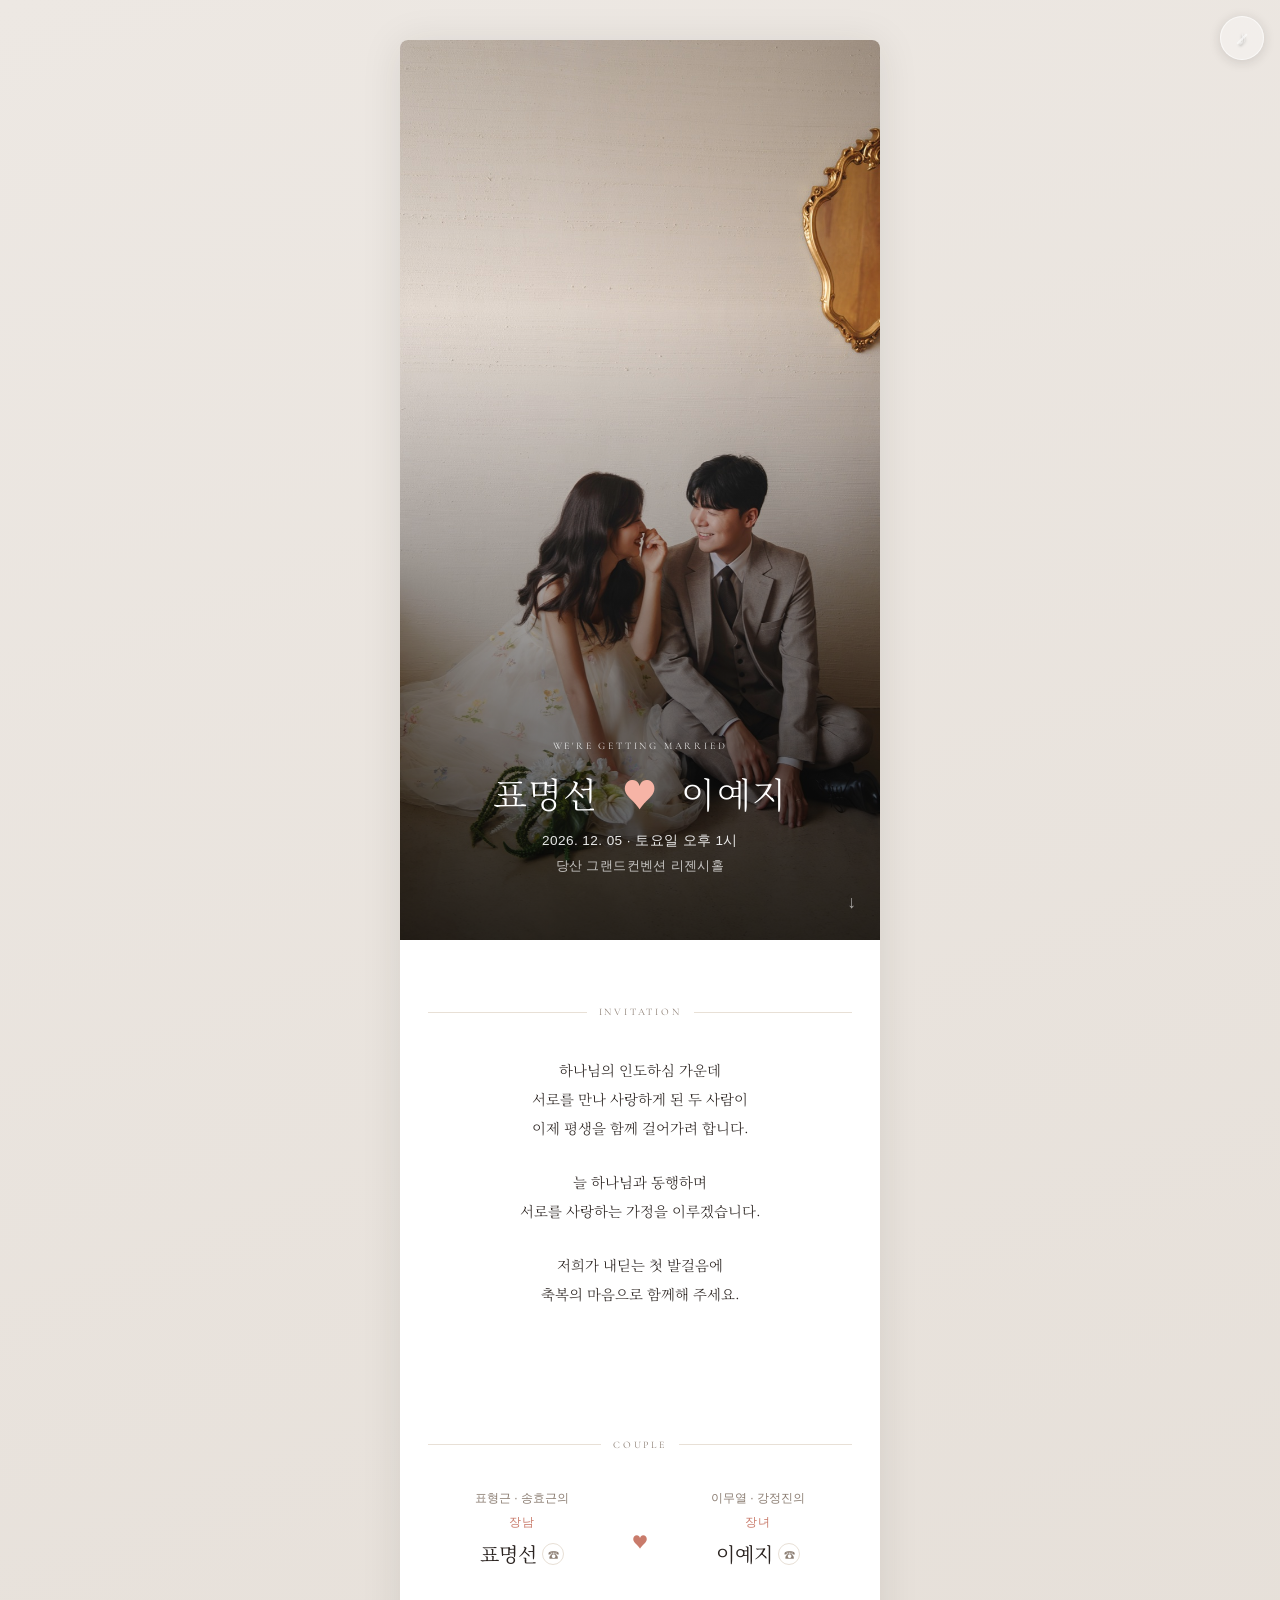
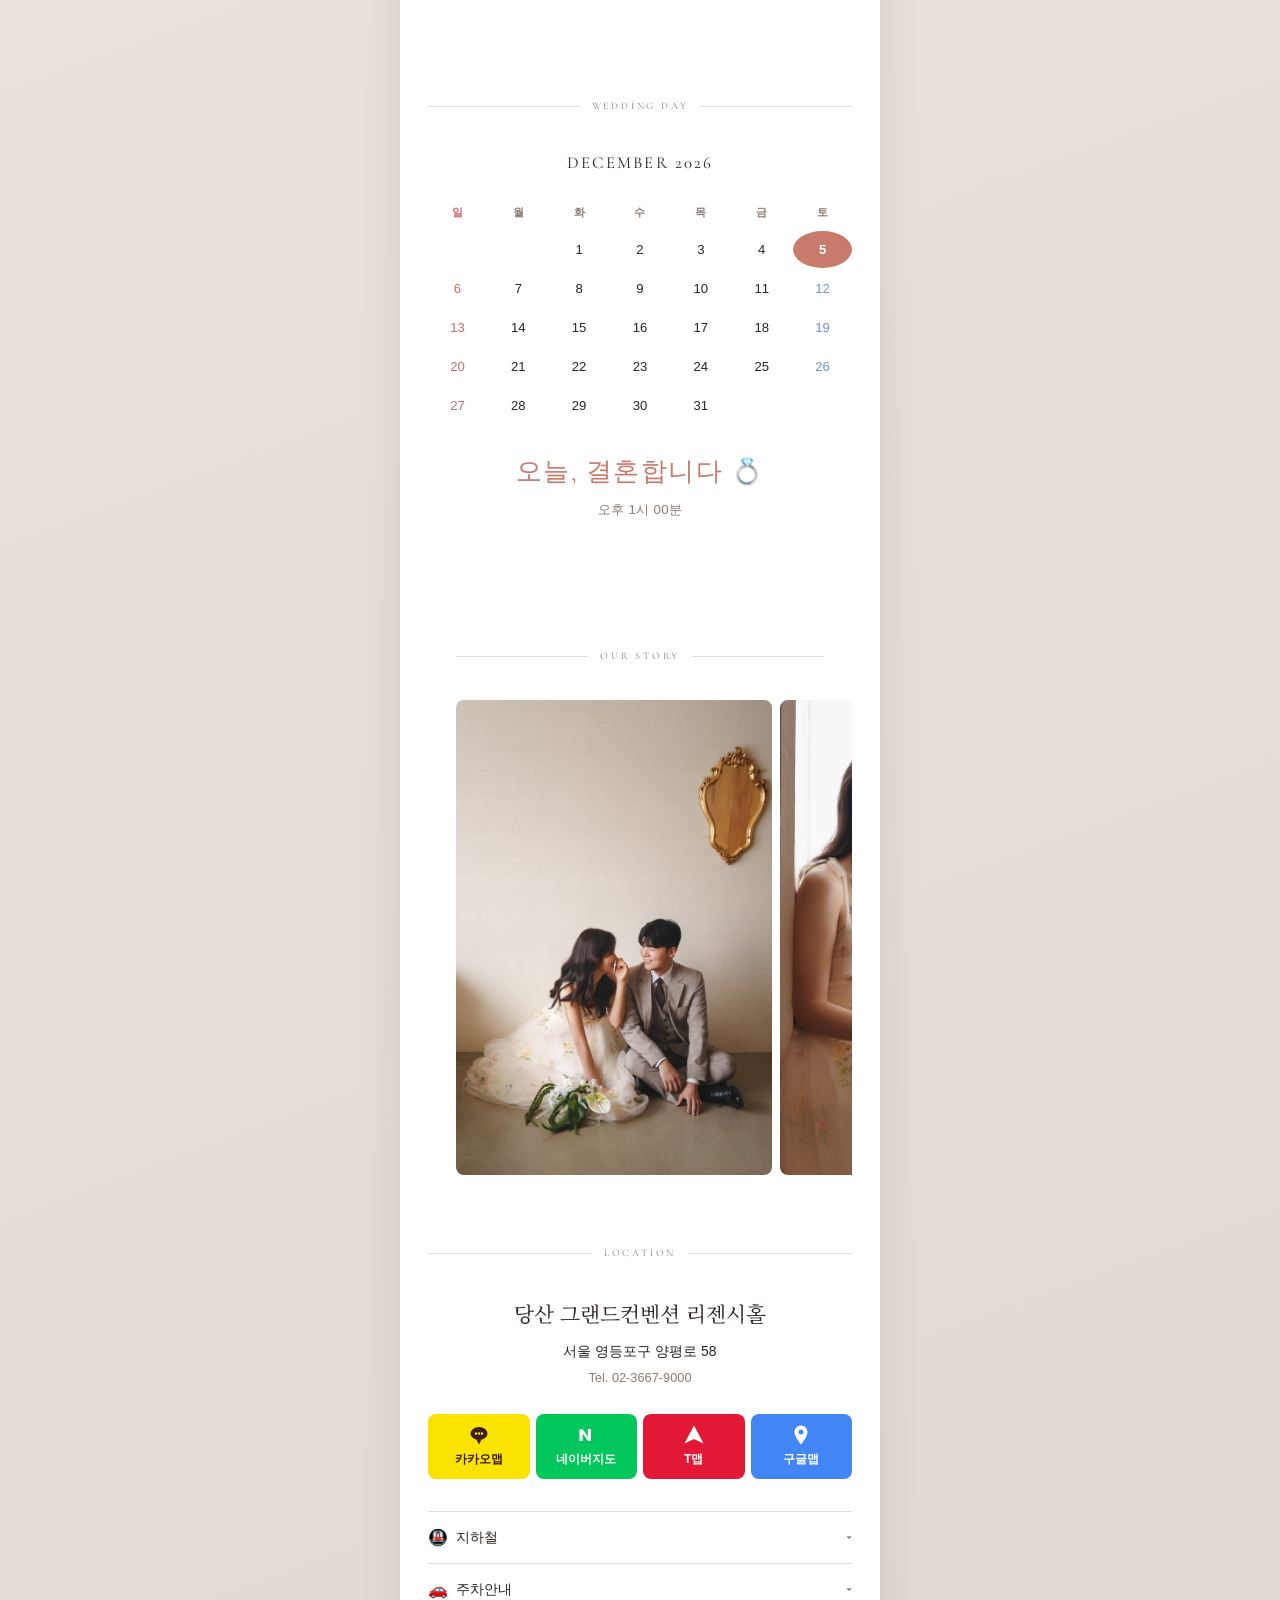
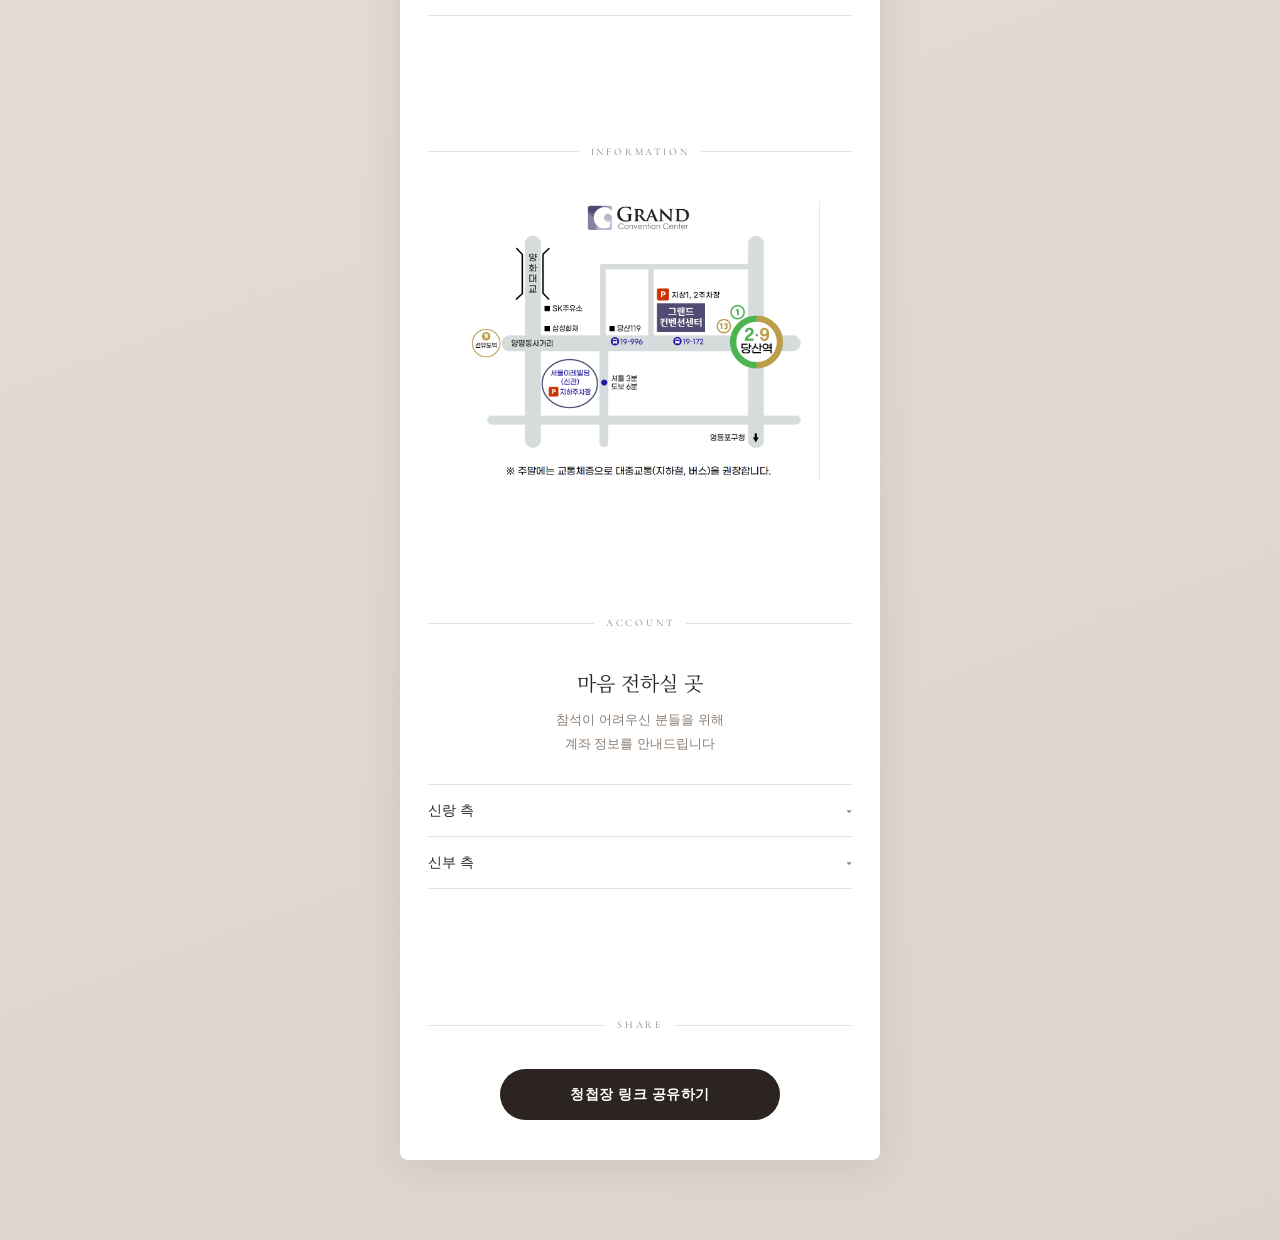
==== index.html @ 4ee3a27e "INVITATION 인사말 문구 수정 Co-Authored-By: Claude Opus 5 (1M context) <noreply@anthropic.com> Claude-Sessi" ====
<!DOCTYPE html>
<html lang="ko">
<head>
  <meta charset="UTF-8">
  <meta name="viewport" content="width=device-width, initial-scale=1.0, viewport-fit=cover">

  <!-- 검색 비노출: 검색엔진 색인 금지.
       카카오톡·SNS 미리보기 봇은 robots 메타를 보지 않으므로 OG 미리보기는 그대로 동작한다. -->
  <meta name="robots" content="noindex, nofollow">

  <!-- ✏️ EDIT: 신랑/신부 이름, 날짜, 예식장을 수정하세요 -->
  <title>표명선 ♥ 이예지 결혼합니다</title>
  <meta name="description" content="2026년 12월 5일 토요일 오후 1시 · 당산 그랜드컨벤션 리젠시홀">

  <!-- Open Graph (카카오톡·SNS 미리보기) -->
  <!-- ✏️ EDIT: 아래 content 값들을 실제 정보로 수정하세요 -->
  <meta property="og:type"        content="website">
  <meta property="og:url"         content="https://msandyj.store/">
  <meta property="og:title"       content="표명선 ♥ 이예지 결혼합니다">
  <meta property="og:description" content="2026년 12월 5일 토요일 오후 1시 · 당산 그랜드컨벤션 리젠시홀">
  <meta property="og:image"       content="https://msandyj.store/img/optimized/main.jpg">
  <meta property="og:image:width"  content="1066">
  <meta property="og:image:height" content="1600">
  <meta name="twitter:card"       content="summary_large_image">

  <!-- 커버 이미지 사전 로드 -->
  <link rel="preload" as="image" href="img/optimized/main.jpg">

  <!-- 웹폰트 -->
  <link rel="preconnect" href="https://fonts.googleapis.com">
  <link rel="preconnect" href="https://fonts.gstatic.com" crossorigin>
  <link href="https://fonts.googleapis.com/css2?family=Cormorant+Garamond:ital,wght@0,300;0,400;1,300&family=Noto+Serif+KR:wght@300;400&display=swap" rel="stylesheet">
  <link rel="stylesheet" as="style" crossorigin href="https://cdn.jsdelivr.net/gh/orioncactus/pretendard@v1.3.9/dist/web/static/pretendard.min.css">

  <link rel="stylesheet" href="css/style.css">
  <link rel="icon" type="image/svg+xml" href="img/favicon.svg">
</head>
<body>

<main class="card">

  <!-- ━━━━━━━━━━━━━━━━━━━━━━━━━━━━
       SECTION 1 · COVER
       ✏️ EDIT: 이름·날짜·예식장 수정
  ━━━━━━━━━━━━━━━━━━━━━━━━━━━━ -->
  <section class="section section--cover" id="cover">
    <div class="cover-img-wrap">
      <img
        src="img/optimized/main.jpg"
        alt="신랑·신부 사진"
        class="cover-img"
        fetchpriority="high"
      >
    </div>
    <div class="cover-overlay"></div>
    <div class="cover-content">
      <p class="cover-label">WE'RE GETTING MARRIED</p>
      <!-- ✏️ EDIT: 신랑 / 신부 이름 -->
      <h1 class="cover-names">표명선 <span class="cover-heart">♥</span> 이예지</h1>
      <!-- ✏️ EDIT: 날짜·요일·시간 -->
      <p class="cover-date">2026. 12. 05 · 토요일 오후 1시</p>
      <!-- ✏️ EDIT: 예식장명 및 홀명 -->
      <p class="cover-venue">당산 그랜드컨벤션 리젠시홀</p>
    </div>
    <div class="cover-scroll-hint" aria-hidden="true">
      <span class="scroll-arrow">↓</span>
    </div>
  </section>

  <!-- ━━━━━━━━━━━━━━━━━━━━━━━━━━━━
       SECTION 2 · INVITATION (인사말)
       ✏️ EDIT: 인사말 텍스트 자유롭게 수정
  ━━━━━━━━━━━━━━━━━━━━━━━━━━━━ -->
  <section class="section section--invitation reveal" id="invitation">
    <p class="section-eyebrow">INVITATION</p>
    <!-- ✏️ EDIT: 인사말을 아래에서 자유롭게 수정하세요 -->
    <div class="invitation-text">
      <p>
        하나님의 인도하심 가운데<br>
        서로를 만나 사랑하게 된 두 사람이<br>
        이제 평생을 함께 걸어가려 합니다.
      </p>
      <p>
        늘 하나님과 동행하며<br>
        서로를 사랑하는 가정을 이루겠습니다.
      </p>
      <p>
        저희가 내딛는 첫 발걸음에<br>
        축복의 마음으로 함께해 주세요.
      </p>
    </div>
  </section>

  <!-- ━━━━━━━━━━━━━━━━━━━━━━━━━━━━
       SECTION 3 · COUPLE (신랑·신부)
       ✏️ EDIT: 양가 이름·관계·전화번호 수정
  ━━━━━━━━━━━━━━━━━━━━━━━━━━━━ -->
  <section class="section section--couple reveal" id="couple">
    <p class="section-eyebrow">COUPLE</p>
    <div class="couple-grid">

      <!-- 신랑 측 -->
      <div class="couple-col">
        <!-- ✏️ EDIT: 신랑 아버지 · 어머니 성함 -->
        <p class="couple-parents">표형근 · 송효근의</p>
        <!-- ✏️ EDIT: 장남 / 차남 / 삼남 등 -->
        <p class="couple-relation">장남</p>
        <p class="couple-name">
          <!-- ✏️ EDIT: 신랑 이름 / 전화번호 -->
          표명선
          <a href="tel:010-0000-0000" class="couple-tel" aria-label="신랑에게 전화">☎</a>
        </p>
      </div>

      <div class="couple-divider" aria-hidden="true">♥</div>

      <!-- 신부 측 -->
      <div class="couple-col">
        <!-- ✏️ EDIT: 신부 아버지 · 어머니 성함 -->
        <p class="couple-parents">이무열 · 강정진의</p>
        <!-- ✏️ EDIT: 장녀 / 차녀 / 삼녀 등 -->
        <p class="couple-relation">장녀</p>
        <p class="couple-name">
          <!-- ✏️ EDIT: 신부 이름 / 전화번호 -->
          이예지
          <a href="tel:010-0000-0000" class="couple-tel" aria-label="신부에게 전화">☎</a>
        </p>
      </div>

    </div>
  </section>

  <!-- ━━━━━━━━━━━━━━━━━━━━━━━━━━━━
       SECTION 4 · CALENDAR + D-DAY
       (날짜는 js/main.js 상단 WEDDING_DATE 수정)
  ━━━━━━━━━━━━━━━━━━━━━━━━━━━━ -->
  <section class="section section--calendar reveal" id="calendar">
    <p class="section-eyebrow">WEDDING DAY</p>
    <div class="calendar-container" id="calendarContainer">
      <!-- main.js가 렌더링합니다 -->
    </div>
    <p class="dday" id="ddayText"></p>
    <!-- ✏️ EDIT: 예식 시간 표시 텍스트 -->
    <p class="ceremony-time">오후 1시 00분</p>
  </section>

  <!-- ━━━━━━━━━━━━━━━━━━━━━━━━━━━━
       SECTION 5 · GALLERY
       (이미지 목록은 js/main.js 상단 GALLERY_PHOTOS 수정)
  ━━━━━━━━━━━━━━━━━━━━━━━━━━━━ -->
  <section class="section section--gallery reveal" id="gallery">
    <p class="section-eyebrow">OUR STORY</p>
    <div class="gallery-grid" id="galleryGrid">
      <!-- main.js가 렌더링합니다 -->
    </div>
  </section>

  <!-- ━━━━━━━━━━━━━━━━━━━━━━━━━━━━
       SECTION 6 · LOCATION (오시는 길)
       ✏️ EDIT: 예식장 정보·지도 링크 수정
  ━━━━━━━━━━━━━━━━━━━━━━━━━━━━ -->
  <section class="section section--location reveal" id="location">
    <p class="section-eyebrow">LOCATION</p>

    <h2 class="location-venue">당산 그랜드컨벤션 리젠시홀</h2>
    <address class="location-address-wrap">
      <p class="location-address">서울 영등포구 양평로 58</p>
      <a href="tel:02-3667-9000" class="location-tel">Tel. 02-3667-9000</a>
    </address>

    <!-- 지도 앱 버튼 -->
    <div class="map-buttons" role="group" aria-label="지도 앱 바로가기">
      <a
        href="https://map.kakao.com/?q=%EA%B7%B8%EB%9E%9C%EB%93%9C%EC%BB%A8%EB%B2%A4%EC%85%98%EC%84%BC%ED%84%B0"
        target="_blank" rel="noopener noreferrer"
        class="map-btn map-btn--kakao"
      >
        <svg class="map-btn-icon" viewBox="0 0 22 22" fill="none" xmlns="http://www.w3.org/2000/svg" aria-hidden="true">
          <ellipse cx="11" cy="9.5" rx="8.5" ry="6.5" fill="#3A1D1D"/>
          <circle cx="8" cy="9.5" r="1.2" fill="#FAE300"/>
          <circle cx="11" cy="9.5" r="1.2" fill="#FAE300"/>
          <circle cx="14" cy="9.5" r="1.2" fill="#FAE300"/>
          <path d="M8.5 15.5 L11 20.5 L13.5 15.5Z" fill="#3A1D1D"/>
        </svg>
        카카오맵
      </a>
      <a
        href="https://map.naver.com/p/search/%EA%B7%B8%EB%9E%9C%EB%93%9C%EC%BB%A8%EB%B2%A4%EC%85%98%EC%84%BC%ED%84%B0"
        target="_blank" rel="noopener noreferrer"
        class="map-btn map-btn--naver"
      >
        <svg class="map-btn-icon" viewBox="0 0 22 22" fill="none" xmlns="http://www.w3.org/2000/svg" aria-hidden="true">
          <path d="M4.5 17V5h3.2l5.1 7.8V5H16v12h-3.2L7.7 9.2V17H4.5z" fill="white"/>
        </svg>
        네이버지도
      </a>
      <a
        href="tmap://search?name=%EA%B7%B8%EB%9E%9C%EB%93%9C%EC%BB%A8%EB%B2%A4%EC%85%98%EC%84%BC%ED%84%B0"
        class="map-btn map-btn--tmap"
      >
        <svg class="map-btn-icon" viewBox="0 0 22 22" fill="none" xmlns="http://www.w3.org/2000/svg" aria-hidden="true">
          <path d="M11 1.5 L20.5 19.5 L11 15 L1.5 19.5 Z" fill="white"/>
        </svg>
        T맵
      </a>
      <a
        href="https://www.google.com/maps/search/?api=1&query=%EC%84%9C%EC%9A%B8+%EC%98%81%EB%93%B1%ED%8F%AC%EA%B5%AC+%EC%96%91%ED%8F%89%EB%A1%9C+58+%EA%B7%B8%EB%9E%9C%EB%93%9C%EC%BB%A8%EB%B2%A4%EC%85%98%EC%84%BC%ED%84%B0"
        target="_blank" rel="noopener noreferrer"
        class="map-btn map-btn--google"
      >
        <svg class="map-btn-icon" viewBox="0 0 22 22" fill="none" xmlns="http://www.w3.org/2000/svg" aria-hidden="true">
          <path d="M11 1.5C7.41 1.5 4.5 4.41 4.5 8c0 4.87 6.5 12.5 6.5 12.5S17.5 12.87 17.5 8c0-3.59-2.91-6.5-6.5-6.5zm0 9a2.5 2.5 0 110-5 2.5 2.5 0 010 5z" fill="white"/>
        </svg>
        구글맵
      </a>
    </div>

    <!-- 교통 안내 아코디언 -->
    <div class="transport-accordions">
      <div class="accordion">
        <button class="accordion-btn" type="button" aria-expanded="false" aria-controls="transport-subway">
          <span class="accordion-icon" aria-hidden="true">🚇</span> 지하철
        </button>
        <div class="accordion-body" id="transport-subway" hidden>
          <p><span class="subway-badge" style="background:#00A84D;">2</span>호선 당산역 1번 출구</p>
          <p><span class="subway-badge" style="background:#BDB092;">9</span>호선 당산역 13번 출구</p>
        </div>
      </div>
      <div class="accordion">
        <button class="accordion-btn" type="button" aria-expanded="false" aria-controls="transport-car">
          <span class="accordion-icon" aria-hidden="true">🚗</span> 주차안내
        </button>
        <div class="accordion-body" id="transport-car" hidden>
          <p class="transport-parking-label">1 주차장</p>
          <p>네비게이션 : "그랜드컨벤션센터" 또는<br>"서울 영등포구 양평로 58 그랜드 컨벤션 센터" 입력</p>
          <p class="transport-parking-label transport-parking-label--second">2 주차장</p>
          <p>네비게이션 : "서울이레빌딩"(신관) 또는<br>"서울시 영등포구 선유동2로 57" 입력</p>
        </div>
      </div>
    </div>
  </section>

  <!-- ━━━━━━━━━━━━━━━━━━━━━━━━━━━━
       SECTION 7 · INFORMATION (약도)
  ━━━━━━━━━━━━━━━━━━━━━━━━━━━━ -->
  <section class="section section--information reveal" id="information">
    <p class="section-eyebrow">INFORMATION</p>
    <div class="information-map-wrap">
      <img
        src="img/그랜드컨밴션_약도.png"
        alt="그랜드컨벤션센터 약도"
        class="information-map-img"
        id="mapThumb"
        tabindex="0"
        role="button"
        aria-label="약도 크게 보기"
      >
    </div>
  </section>

  <!-- ━━━━━━━━━━━━━━━━━━━━━━━━━━━━
       SECTION 8 · ACCOUNT (마음 전하실 곳)
       ✏️ EDIT: 계좌 정보 수정
  ━━━━━━━━━━━━━━━━━━━━━━━━━━━━ -->
  <section class="section section--account reveal" id="account">
    <p class="section-eyebrow">ACCOUNT</p>
    <h2 class="account-title">마음 전하실 곳</h2>
    <p class="account-desc">
      참석이 어려우신 분들을 위해<br>계좌 정보를 안내드립니다
    </p>

    <div class="account-accordions">

      <!-- 신랑 측 -->
      <div class="accordion">
        <button class="accordion-btn" type="button" aria-expanded="false" aria-controls="account-groom">
          <span>신랑 측</span>
        </button>
        <div class="accordion-body" id="account-groom" hidden>
          <!-- ✏️ EDIT: 신랑 측 계좌 정보 3줄 수정 (은행명, 계좌번호, 예금주) -->
          <div class="account-card">
            <div class="account-info">
              <span class="account-who">신랑 아버지 표형근</span>
              <span class="account-bank">지역농.축협</span>
              <span class="account-number">205018-52-121951</span>
            </div>
            <button type="button" class="copy-btn" data-copy="205018-52-121951">복사</button>
          </div>
          <div class="account-card">
            <div class="account-info">
              <span class="account-who">신랑 어머니 송효근</span>
              <span class="account-bank">농협</span>
              <span class="account-number">205018-56-162771</span>
            </div>
            <button type="button" class="copy-btn" data-copy="205018-56-162771">복사</button>
          </div>
          <div class="account-card">
            <div class="account-info">
              <span class="account-who">신랑 표명선</span>
              <span class="account-bank">카카오뱅크</span>
              <span class="account-number">3333-09-6635420</span>
            </div>
            <button type="button" class="copy-btn" data-copy="3333-09-6635420">복사</button>
          </div>
        </div>
      </div>

      <!-- 신부 측 -->
      <div class="accordion">
        <button class="accordion-btn" type="button" aria-expanded="false" aria-controls="account-bride">
          <span>신부 측</span>
        </button>
        <div class="accordion-body" id="account-bride" hidden>
          <!-- ✏️ EDIT: 신부 측 계좌 정보 수정 -->
          <div class="account-card">
            <div class="account-info">
              <span class="account-who">신부 어머니 강정진</span>
              <span class="account-bank">우리은행</span>
              <span class="account-number">1002-235-623203</span>
            </div>
            <button type="button" class="copy-btn" data-copy="1002-235-623203">복사</button>
          </div>
          <div class="account-card">
            <div class="account-info">
              <span class="account-who">신부 이예지</span>
              <span class="account-bank">우리은행</span>
              <span class="account-number">1002-257-442540</span>
            </div>
            <button type="button" class="copy-btn" data-copy="1002-257-442540">복사</button>
          </div>
        </div>
      </div>

    </div>
  </section>

  <!-- ━━━━━━━━━━━━━━━━━━━━━━━━━━━━
       SECTION 8 · SHARE + FOOTER
  ━━━━━━━━━━━━━━━━━━━━━━━━━━━━ -->
  <section class="section section--share reveal" id="share">
    <p class="section-eyebrow">SHARE</p>
    <button type="button" class="share-btn" id="shareBtn">
      청첩장 링크 공유하기
    </button>
  </section>

</main>

<!-- 갤러리 라이트박스 -->
<div
  class="lightbox"
  id="lightbox"
  role="dialog"
  aria-modal="true"
  aria-label="사진 보기"
  hidden
>
  <button type="button" class="lightbox-back" id="lightboxBack" aria-label="뒤로가기">← 뒤로</button>
  <button type="button" class="lightbox-close" id="lightboxClose" aria-label="닫기">✕</button>
  <button type="button" class="lightbox-prev" id="lightboxPrev" aria-label="이전 사진">‹</button>
  <div class="lightbox-img-wrap">
    <img src="" alt="" class="lightbox-img" id="lightboxImg" decoding="async">
    <p class="lightbox-counter" id="lightboxCounter" aria-live="polite"></p>
  </div>
  <button type="button" class="lightbox-next" id="lightboxNext" aria-label="다음 사진">›</button>
</div>

<!-- 약도 전체화면 뷰어 -->
<div class="map-viewer" id="mapViewer" role="dialog" aria-modal="true" aria-label="약도 크게 보기" hidden>
  <button type="button" class="map-viewer-back" id="mapViewerBack" aria-label="뒤로가기">← 뒤로</button>
  <button type="button" class="map-viewer-close" id="mapViewerClose" aria-label="닫기">✕</button>
  <img src="img/그랜드컨밴션_약도.png" alt="그랜드컨벤션센터 약도" class="map-viewer-img" loading="lazy" decoding="async">
</div>

<!-- 복사 완료 토스트 -->
<div class="toast" id="toast" role="status" aria-live="polite" aria-atomic="true"></div>

<!-- BGM -->
<audio id="bgm" loop>
  <source src="mr/Book Bag.mp3" type="audio/mpeg">
</audio>

<!-- BGM 토글 버튼 (우측 상단 고정) -->
<button type="button" class="bgm-btn" id="bgmBtn" aria-label="배경음악 켜기/끄기" title="배경음악">
  <span class="bgm-icon bgm-icon--note" aria-hidden="true">♪</span>
  <span class="bgm-icon bgm-icon--mute" aria-hidden="true" hidden>♪</span>
</button>

<script src="js/main.js"></script>
</body>
</html>
---- css/style.css ----
/* ━━━━━━━━━━━━━━━━━━━━━━━━━━━━━━━━━━
   DESIGN TOKENS
━━━━━━━━━━━━━━━━━━━━━━━━━━━━━━━━━━ */
:root {
  --bg:           #fbf8f4;
  --surface:      #ffffff;
  --text:         #2b2421;
  --muted:        #8b7d72;
  --accent:       #c97b6b;
  --accent-light: #f4e6e2;
  --line:         #e8e0d6;
  --sunday:       #c96b6b;
  --saturday:     #6b8fd9;

  --font-sans:    'Pretendard', -apple-system, BlinkMacSystemFont, 'Segoe UI', sans-serif;
  --font-serif:   'Noto Serif KR', 'Georgia', serif;
  --font-display: 'Cormorant Garamond', 'Georgia', serif;

  --radius:       8px;
  --shadow:       0 4px 40px rgba(43, 36, 33, 0.10);
}

/* ━━━━━━━━━━━━━━━━━━━━━━━━━━━━━━━━━━
   RESET
━━━━━━━━━━━━━━━━━━━━━━━━━━━━━━━━━━ */
*, *::before, *::after {
  box-sizing: border-box;
  margin: 0;
  padding: 0;
}

html {
  scroll-behavior: smooth;
}

body {
  font-family: var(--font-sans);
  background: var(--bg);
  color: var(--text);
  line-height: 1.6;
  -webkit-font-smoothing: antialiased;
  -moz-osx-font-smoothing: grayscale;
}

img {
  max-width: 100%;
  height: auto;
  display: block;
}

a {
  color: inherit;
}

button {
  font-family: var(--font-sans);
}

/* ━━━━━━━━━━━━━━━━━━━━━━━━━━━━━━━━━━
   CARD WRAPPER
━━━━━━━━━━━━━━━━━━━━━━━━━━━━━━━━━━ */
.card {
  max-width: 480px;
  margin: 0 auto;
  background: var(--surface);
  position: relative;
  min-height: 100vh;
}

/* Desktop: float the card over a soft background */
@media (min-width: 768px) {
  body {
    background: linear-gradient(160deg, #ede8e3 0%, #ddd5cc 100%);
    padding: 40px 0 80px;
  }

  .card {
    box-shadow: var(--shadow);
    border-radius: var(--radius);
    overflow: hidden;
  }
}

/* ━━━━━━━━━━━━━━━━━━━━━━━━━━━━━━━━━━
   SECTION — COVER
━━━━━━━━━━━━━━━━━━━━━━━━━━━━━━━━━━ */
.section--cover {
  position: relative;
  height: 100svh;
  min-height: 560px;
  overflow: hidden;
  display: flex;
  flex-direction: column;
}

.cover-img-wrap {
  position: absolute;
  inset: 0;
}

.cover-img {
  width: 100%;
  height: 100%;
  object-fit: cover;
  object-position: center 20%;
}

.cover-overlay {
  position: absolute;
  inset: 0;
  background: linear-gradient(
    to bottom,
    rgba(0, 0, 0, 0.08) 0%,
    rgba(0, 0, 0, 0.00) 30%,
    rgba(0, 0, 0, 0.45) 70%,
    rgba(0, 0, 0, 0.72) 100%
  );
}

.cover-content {
  position: absolute;
  bottom: 0;
  left: 0;
  right: 0;
  padding: 2rem 2rem 4rem;
  text-align: center;
  color: #fff;
}

.cover-label {
  font-family: var(--font-display);
  font-size: 10px;
  letter-spacing: 0.28em;
  opacity: 0.85;
  margin-bottom: 1rem;
}

.cover-names {
  font-family: var(--font-serif);
  font-size: clamp(1.6rem, 8vw, 2.2rem);
  font-weight: 300;
  line-height: 1.3;
  letter-spacing: 0.04em;
  margin-bottom: 0.9rem;
}

.cover-heart {
  color: #f6b4a6;
  margin: 0 0.3em;
  font-style: normal;
}

.cover-date {
  font-size: 0.85rem;
  opacity: 0.9;
  margin-bottom: 0.25rem;
  letter-spacing: 0.03em;
}

.cover-venue {
  font-size: 0.8rem;
  opacity: 0.72;
  letter-spacing: 0.03em;
}

.cover-scroll-hint {
  position: absolute;
  bottom: 1.5rem;
  right: 1.5rem;
  color: rgba(255, 255, 255, 0.6);
}

.scroll-arrow {
  font-size: 1.1rem;
  animation: bounce 1.8s ease-in-out infinite;
  display: block;
}

@keyframes bounce {
  0%, 100% { transform: translateY(0); }
  50%       { transform: translateY(6px); }
}

/* ━━━━━━━━━━━━━━━━━━━━━━━━━━━━━━━━━━
   SECTION — COMMON
━━━━━━━━━━━━━━━━━━━━━━━━━━━━━━━━━━ */
.section {
  padding: 4rem 1.75rem;
  text-align: center;
}


/* Section eyebrow: ─── TITLE ─── */
.section-eyebrow {
  display: flex;
  align-items: center;
  gap: 12px;
  font-family: var(--font-display);
  font-size: 10px;
  letter-spacing: 0.28em;
  text-transform: uppercase;
  color: var(--muted);
  margin-bottom: 2.25rem;
}

.section-eyebrow::before,
.section-eyebrow::after {
  content: '';
  flex: 1;
  height: 1px;
  background: var(--line);
}

/* ━━━━━━━━━━━━━━━━━━━━━━━━━━━━━━━━━━
   SECTION — INVITATION
━━━━━━━━━━━━━━━━━━━━━━━━━━━━━━━━━━ */
.invitation-text {
  font-family: var(--font-serif);
  font-size: 0.9rem;
  font-weight: 300;
  line-height: 2;
  color: var(--text);
  word-break: keep-all;
}

.invitation-text p {
  margin-bottom: 1.6rem;
}

.invitation-text p:last-child {
  margin-bottom: 0;
}

/* ━━━━━━━━━━━━━━━━━━━━━━━━━━━━━━━━━━
   SECTION — COUPLE
━━━━━━━━━━━━━━━━━━━━━━━━━━━━━━━━━━ */
.couple-grid {
  display: grid;
  grid-template-columns: 1fr auto 1fr;
  align-items: center;
  gap: 1rem;
}

.couple-col {
  text-align: center;
}

.couple-parents {
  font-size: 0.75rem;
  color: var(--muted);
  margin-bottom: 0.3rem;
  word-break: keep-all;
}

.couple-relation {
  font-size: 0.72rem;
  color: var(--accent);
  margin-bottom: 0.45rem;
  letter-spacing: 0.05em;
}

.couple-name {
  font-family: var(--font-serif);
  font-size: 1.25rem;
  font-weight: 400;
  display: flex;
  align-items: center;
  justify-content: center;
  gap: 0.35rem;
}

.couple-tel {
  display: inline-flex;
  align-items: center;
  justify-content: center;
  width: 22px;
  height: 22px;
  font-size: 0.7rem;
  border: 1px solid var(--line);
  border-radius: 50%;
  text-decoration: none;
  color: var(--muted);
  flex-shrink: 0;
  transition: border-color 0.2s, color 0.2s;
}

.couple-tel:hover {
  border-color: var(--accent);
  color: var(--accent);
}

.couple-divider {
  color: var(--accent);
  font-size: 1rem;
  font-family: var(--font-serif);
  align-self: center;
  padding-top: 1.5rem;
}

/* ━━━━━━━━━━━━━━━━━━━━━━━━━━━━━━━━━━
   SECTION — CALENDAR
━━━━━━━━━━━━━━━━━━━━━━━━━━━━━━━━━━ */
.calendar-container {
  margin-bottom: 1.75rem;
}

.cal-header {
  font-family: var(--font-display);
  font-size: 1.05rem;
  letter-spacing: 0.12em;
  color: var(--text);
  margin-bottom: 1.4rem;
}

.cal-grid {
  display: grid;
  grid-template-columns: repeat(7, 1fr);
  gap: 2px;
  text-align: center;
}

.cal-day-name {
  font-size: 0.68rem;
  font-weight: 600;
  color: var(--muted);
  padding: 4px 0 8px;
  letter-spacing: 0.02em;
}

.cal-day-name:first-child { color: var(--sunday); }
.cal-day-name:last-child  { color: var(--saturday); }

.cal-cell {
  font-size: 0.82rem;
  padding: 8px 2px;
  border-radius: 50%;
  color: var(--text);
}

.cal-cell--sun   { color: var(--sunday); }
.cal-cell--sat   { color: var(--saturday); }
.cal-cell--empty { color: transparent; pointer-events: none; }

.cal-cell--wedding {
  background: var(--accent);
  color: #fff !important;
  font-weight: 600;
}

.dday {
  font-family: var(--font-display);
  font-size: 1.6rem;
  letter-spacing: 0.06em;
  color: var(--accent);
  margin-bottom: 0.4rem;
  display: flex;
  justify-content: center;
  align-items: baseline;
  gap: 0;
}

.dday-unit {
  display: inline-flex;
  flex-direction: column;
  align-items: center;
  min-width: 2.8rem;
  line-height: 1;
}

.dday-unit small {
  font-size: 0.5rem;
  letter-spacing: 0.08em;
  color: var(--muted);
  margin-top: 0.25rem;
}

.dday-sep {
  align-self: flex-start;
  padding: 0 0.1rem;
  font-size: 1.2rem;
  line-height: 1.1;
}

.ceremony-time {
  font-size: 0.82rem;
  color: var(--muted);
  letter-spacing: 0.03em;
}

/* ━━━━━━━━━━━━━━━━━━━━━━━━━━━━━━━━━━
   SECTION — GALLERY
━━━━━━━━━━━━━━━━━━━━━━━━━━━━━━━━━━ */
.section--gallery {
  padding-bottom: 0;
}

.section--gallery .section-eyebrow {
  margin-left: 1.75rem;
  margin-right: 1.75rem;
}

.gallery-grid {
  /* 세로(2:3) 카드가 스트립 안쪽 폭의 86% 가 되는 기준 높이 (0.86 / 0.666 ≈ 1.29).
     안쪽 폭 = 카드 폭(최대 480px) - 좌우 여백 1.75rem×2 - 좌우 패딩 1.75rem×2 = 7rem.
     짧은 화면에선 72svh 로 제한해 카드가 화면 밖으로 나가지 않게 한다. */
  --thumb-h: min(calc((min(100vw, 480px) - 7rem) * 1.29), 72svh);

  display: flex;
  align-items: center;                /* 비율이 다른 카드가 섞여도 세로 중앙 정렬 */
  gap: 8px;
  overflow-x: auto;
  scroll-snap-type: x mandatory;      /* 카드가 한 장씩 딱 떨어지게 */
  margin-top: 0;
  padding: 0 1.75rem 6px;             /* 첫 카드가 eyebrow(1.75rem)와 정렬 + 아래 스크롤 여유 */
  scroll-padding-left: 1.75rem;
  overscroll-behavior-x: contain;     /* 가로 스와이프가 브라우저 뒤로가기로 새지 않게 */
  scrollbar-width: none;              /* Firefox 스크롤바 숨김 */
  cursor: grab;                       /* 마우스로 끌어서 넘길 수 있음을 표시 */
  user-select: none;                  /* 드래그 중 텍스트 선택 방지 */
  -webkit-user-select: none;
}

.gallery-grid::-webkit-scrollbar {    /* Chrome/Safari 스크롤바 숨김 */
  display: none;
}

.gallery-grid.is-dragging {           /* 마우스 드래그 중 */
  cursor: grabbing;
  scroll-snap-type: none;             /* 드래그 중엔 스냅 해제로 매끄럽게 */
}

.gallery-thumb {
  /* 사진마다 원본 비율 그대로(잘림 없이) 렌더링한다. --ar 은 js/main.js 가 넣어 준다.
     기준 높이에서 폭을 구하되 안쪽 폭의 92% 를 넘지 않게 캡한다. 지금은 전부 세로
     사진(2:3)이지만, 앞으로 2:3 보다 넓은 사진이 섞여도 이 캡이 카드가 화면 밖까지
     넓어지는 것을 막아 준다.
     높이는 aspect-ratio 로 폭에서 자동 도출 → 어느 쪽이 이기든 비율은 항상 정확하다. */
  flex: 0 0 auto;
  aspect-ratio: var(--ar, 0.6663);
  width: min(calc(var(--thumb-h) * var(--ar, 0.6663)), 92%);
  height: auto;
  scroll-snap-align: start;
  border-radius: 8px;
  overflow: hidden;
  cursor: grab;
  position: relative;
  -webkit-tap-highlight-color: transparent;
}

.gallery-grid.is-dragging .gallery-thumb {
  cursor: grabbing;
}

.gallery-thumb img {
  width: 100%;
  height: 100%;
  object-fit: cover;
  user-select: none;
  -webkit-user-drag: none;   /* 이미지 고스트 드래그 방지 */
}

/* 확대 효과는 실제 마우스가 있는 기기에서만.
   터치에서는 탭 이후 :hover 가 고착돼 스크롤 중 계속 스케일 애니메이션이 돌았다. */
@media (hover: hover) and (pointer: fine) {
  .gallery-thumb img {
    transition: transform 0.35s ease;
  }
  .gallery-thumb:hover img {
    transform: scale(1.06);
  }
}

.gallery-thumb:focus-visible img {
  transform: scale(1.06);
}

.gallery-thumb:focus-visible {
  outline: 3px solid var(--accent);
  outline-offset: -3px;
}

/* ━━━━━━━━━━━━━━━━━━━━━━━━━━━━━━━━━━
   LIGHTBOX
━━━━━━━━━━━━━━━━━━━━━━━━━━━━━━━━━━ */
.lightbox {
  position: fixed;
  inset: 0;
  background: rgba(0, 0, 0, 0.94);
  z-index: 1000;
  display: flex;
  align-items: center;
  justify-content: center;
}

.lightbox[hidden] {
  display: none;
}

.lightbox-img-wrap {
  display: flex;
  flex-direction: column;
  align-items: center;
  justify-content: center;
  max-height: 100vh;
  /* 좁은 화면에선 좌우 여백을 줄인다. 세로(2:3) 사진은 높이가 아니라 폭에 걸리므로
     4rem 고정이면 썸네일(≈238px)과 크기 차이가 거의 없어 '크게 보기'가 무의미해진다.
     대신 ‹ › 화살표가 사진 위에 겹치게 되므로 아래에서 그림자를 넣어 준다. */
  padding: 3.5rem clamp(1.5rem, 6vw, 4rem);
  flex: 1;
  min-width: 0;
  touch-action: pan-y;       /* 가로축은 JS 스와이프가, 세로는 브라우저가 담당 */
}

/* 넘김 애니메이션은 js/main.js 가 transform/opacity 로 직접 제어한다.
   (예전 keyframe 방식은 재시작에 강제 리플로우가 필요했다) */
.lightbox-img {
  max-width: 100%;
  max-height: 80vh;
  object-fit: contain;
  border-radius: 4px;
  transform: translate3d(0, 0, 0);
}

.lightbox-img.is-swiping {   /* 손가락으로 미는 동안에만 레이어 승격 */
  will-change: transform, opacity;
}

.lightbox-counter {
  font-size: 0.75rem;
  color: rgba(255, 255, 255, 0.5);
  margin-top: 0.75rem;
  letter-spacing: 0.1em;
}

.lightbox-close,
.lightbox-back,
.lightbox-prev,
.lightbox-next {
  position: absolute;
  background: none;
  border: none;
  color: #fff;
  cursor: pointer;
  line-height: 1;
  opacity: 0.75;
  padding: 1rem;
  min-width: 44px;
  min-height: 44px;
  display: flex;
  align-items: center;
  justify-content: center;
  transition: opacity 0.2s;
  text-shadow: 0 1px 6px rgba(0, 0, 0, 0.65);   /* 밝은 사진 위에 겹쳐도 보이도록 */
  -webkit-tap-highlight-color: transparent;
  touch-action: manipulation;
}

.lightbox-close:hover,
.lightbox-back:hover,
.lightbox-prev:hover,
.lightbox-next:hover {
  opacity: 1;
}

.lightbox-close {
  top: calc(0.75rem + env(safe-area-inset-top, 0px));
  right: calc(0.75rem + env(safe-area-inset-right, 0px));
  font-size: 1.2rem;
}

.lightbox-back {
  top: calc(0.75rem + env(safe-area-inset-top, 0px));
  left: calc(0.75rem + env(safe-area-inset-left, 0px));
  font-size: 0.9rem;
  letter-spacing: 0.03em;
}

.lightbox-prev {
  left: 0;
  top: 50%;
  transform: translateY(-50%);
  font-size: 2.8rem;
  padding: 1rem 1.25rem;
}

.lightbox-next {
  right: 0;
  top: 50%;
  transform: translateY(-50%);
  font-size: 2.8rem;
  padding: 1rem 1.25rem;
}

/* ━━━━━━━━━━━━━━━━━━━━━━━━━━━━━━━━━━
   SECTION — LOCATION
━━━━━━━━━━━━━━━━━━━━━━━━━━━━━━━━━━ */
.section--location {
  padding-top: 4rem;
}

.location-venue {
  font-family: var(--font-serif);
  font-size: 1.3rem;
  font-weight: 400;
  margin-bottom: 0.6rem;
}

.location-address-wrap {
  font-style: normal;
  margin-bottom: 1.5rem;
}

.location-address {
  font-size: 0.87rem;
  color: var(--text);
  line-height: 1.7;
}

.location-address--jibeon {
  font-size: 0.8rem;
  color: var(--muted);
}

.location-tel {
  display: inline-block;
  font-size: 0.8rem;
  color: var(--muted);
  text-decoration: none;
  margin-top: 0.3rem;
}

.location-tel:hover {
  color: var(--accent);
}

/* Map buttons */
.map-buttons {
  display: grid;
  grid-template-columns: repeat(4, 1fr);
  gap: 6px;
  margin-bottom: 2rem;
}

@media (max-width: 360px) {
  .map-buttons {
    grid-template-columns: repeat(2, 1fr);
  }
}

.map-btn {
  display: flex;
  flex-direction: column;
  align-items: center;
  justify-content: center;
  gap: 4px;
  padding: 0.6rem 0.25rem;
  border-radius: var(--radius);
  font-size: 0.76rem;
  font-weight: 600;
  text-decoration: none;
  text-align: center;
  transition: opacity 0.2s;
  -webkit-tap-highlight-color: transparent;
}

.map-btn-icon {
  width: 22px;
  height: 22px;
  flex-shrink: 0;
}

.map-btn:hover { opacity: 0.82; }

.map-btn--kakao  { background: #FAE300; color: #3A1D1D; }
.map-btn--naver  { background: #03C75A; color: #fff; }
.map-btn--tmap   { background: #E31837; color: #fff; }
.map-btn--google { background: #4285F4; color: #fff; }

/* Transport accordion */
.transport-accordions {
  text-align: left;
}

/* ━━━━━━━━━━━━━━━━━━━━━━━━━━━━━━━━━━
   ACCORDION (공통)
━━━━━━━━━━━━━━━━━━━━━━━━━━━━━━━━━━ */
.accordion {
  border-bottom: 1px solid var(--line);
}

.accordion:first-child {
  border-top: 1px solid var(--line);
}

.accordion-btn {
  display: flex;
  align-items: center;
  gap: 8px;
  width: 100%;
  background: none;
  border: none;
  padding: 1rem 0;
  font-size: 0.88rem;
  color: var(--text);
  cursor: pointer;
  text-align: left;
  -webkit-tap-highlight-color: transparent;
}

.accordion-btn::after {
  content: '▾';
  margin-left: auto;
  font-size: 0.78rem;
  color: var(--muted);
  transition: transform 0.25s ease;
  flex-shrink: 0;
}

.accordion-btn[aria-expanded="true"]::after {
  transform: rotate(-180deg);
}

.accordion-icon {
  font-size: 1rem;
  flex-shrink: 0;
}

.accordion-body {
  padding: 0 0 1.25rem;
  font-size: 0.84rem;
  color: var(--muted);
  line-height: 1.8;
}

.accordion-body p {
  margin-bottom: 0.4rem;
  display: flex;
  align-items: center;
  gap: 0.5rem;
}

.subway-badge {
  display: inline-flex;
  align-items: center;
  justify-content: center;
  width: 1.4rem;
  height: 1.4rem;
  border-radius: 50%;
  color: #fff;
  font-size: 0.75rem;
  font-weight: 700;
  flex-shrink: 0;
}

.accordion-body p:last-child {
  margin-bottom: 0;
}

.transport-parking-label {
  font-weight: 600;
  color: var(--text);
  font-size: 0.82rem;
  margin-top: 0.75rem;
  margin-bottom: 0.2rem;
}

.transport-parking-label--second {
  margin-top: 1rem;
}

/* ━━━━━━━━━━━━━━━━━━━━━━━━━━━━━━━━━━
   SECTION — INFORMATION
━━━━━━━━━━━━━━━━━━━━━━━━━━━━━━━━━━ */
.information-title {
  font-family: var(--font-serif);
  font-size: 1.25rem;
  font-weight: 400;
  margin-bottom: 1.25rem;
}

.information-map-wrap {
  width: 100%;
  max-width: 360px;
  margin: 0 auto;
}

.information-map-img {
  width: 100%;
  height: auto;
  border-radius: 8px;
  display: block;
  cursor: zoom-in;
  transition: opacity 0.2s;
}
.information-map-img:hover { opacity: 0.85; }

.map-viewer {
  position: fixed;
  inset: 0;
  background: rgba(0, 0, 0, 0.92);
  z-index: 1000;
  display: flex;
  align-items: center;
  justify-content: center;
  padding: 3rem 1.25rem;
}
.map-viewer[hidden] { display: none; }

.map-viewer-img {
  max-width: 100%;
  max-height: 90vh;
  object-fit: contain;
  border-radius: 6px;
  animation: slideInRight 0.25s ease;
}

.map-viewer-back,
.map-viewer-close {
  position: absolute;
  background: none;
  border: none;
  color: #fff;
  opacity: 0.75;
  cursor: pointer;
  padding: 1rem;
  line-height: 1;
  min-width: 44px;
  min-height: 44px;
  display: flex;
  align-items: center;
  justify-content: center;
  transition: opacity 0.2s;
  -webkit-tap-highlight-color: transparent;
  touch-action: manipulation;
}

.map-viewer-back {
  top: calc(0.75rem + env(safe-area-inset-top, 0px));
  left: calc(0.75rem + env(safe-area-inset-left, 0px));
  font-size: 0.9rem;
  letter-spacing: 0.03em;
}

.map-viewer-close {
  top: calc(0.75rem + env(safe-area-inset-top, 0px));
  right: calc(0.75rem + env(safe-area-inset-right, 0px));
  font-size: 1.2rem;
}

.map-viewer-back:hover,
.map-viewer-close:hover { opacity: 1; }

/* ━━━━━━━━━━━━━━━━━━━━━━━━━━━━━━━━━━
   SECTION — ACCOUNT
━━━━━━━━━━━━━━━━━━━━━━━━━━━━━━━━━━ */
.account-title {
  font-family: var(--font-serif);
  font-size: 1.25rem;
  font-weight: 400;
  margin-bottom: 0.55rem;
}

.account-desc {
  font-size: 0.84rem;
  color: var(--muted);
  line-height: 1.8;
  margin-bottom: 1.75rem;
  word-break: keep-all;
}

.account-accordions {
  text-align: left;
}

.account-card {
  display: flex;
  align-items: center;
  justify-content: space-between;
  gap: 0.75rem;
  background: var(--bg);
  border-radius: var(--radius);
  padding: 0.85rem 1rem;
  margin-bottom: 0.5rem;
}

.account-card:last-child {
  margin-bottom: 0;
}

.account-info {
  display: flex;
  flex-direction: column;
  gap: 2px;
  min-width: 0;
}

.account-who {
  font-size: 0.78rem;
  color: var(--muted);
}

.account-bank {
  font-size: 0.74rem;
  color: var(--muted);
}

.account-number {
  font-size: 0.9rem;
  font-weight: 600;
  letter-spacing: 0.03em;
  white-space: nowrap;
  overflow: hidden;
  text-overflow: ellipsis;
}

.copy-btn {
  flex-shrink: 0;
  background: var(--accent-light);
  color: var(--accent);
  border: none;
  border-radius: calc(var(--radius) - 2px);
  padding: 0.4rem 0.85rem;
  font-size: 0.76rem;
  font-weight: 600;
  cursor: pointer;
  transition: background 0.2s, color 0.2s;
  -webkit-tap-highlight-color: transparent;
}

.copy-btn:hover,
.copy-btn:active {
  background: var(--accent);
  color: #fff;
}

/* ━━━━━━━━━━━━━━━━━━━━━━━━━━━━━━━━━━
   SECTION — SHARE + FOOTER
━━━━━━━━━━━━━━━━━━━━━━━━━━━━━━━━━━ */
.section--share {
  padding-bottom: env(safe-area-inset-bottom, 2rem);
}

.share-btn {
  display: block;
  width: 100%;
  max-width: 280px;
  margin: 0 auto 2.5rem;
  padding: 1rem 2rem;
  background: var(--text);
  color: #fff;
  border: none;
  border-radius: 48px;
  font-size: 0.88rem;
  font-weight: 600;
  letter-spacing: 0.04em;
  cursor: pointer;
  transition: background 0.25s;
  -webkit-tap-highlight-color: transparent;
}

.share-btn:hover {
  background: var(--accent);
}

.footer {
  font-size: 0.74rem;
  color: var(--muted);
  line-height: 1.7;
}

/* ━━━━━━━━━━━━━━━━━━━━━━━━━━━━━━━━━━
   TOAST
━━━━━━━━━━━━━━━━━━━━━━━━━━━━━━━━━━ */
.toast {
  position: fixed;
  bottom: 2rem;
  left: 50%;
  transform: translateX(-50%) translateY(1rem);
  background: rgba(43, 36, 33, 0.92);
  color: #fff;
  padding: 0.6rem 1.3rem;
  border-radius: 48px;
  font-size: 0.82rem;
  z-index: 2000;
  opacity: 0;
  pointer-events: none;
  transition: opacity 0.22s, transform 0.22s;
  white-space: nowrap;
}

.toast.is-visible {
  opacity: 1;
  transform: translateX(-50%) translateY(0);
}

/* ━━━━━━━━━━━━━━━━━━━━━━━━━━━━━━━━━━
   SCROLL REVEAL
━━━━━━━━━━━━━━━━━━━━━━━━━━━━━━━━━━ */
.reveal {
  opacity: 0;
  transform: translateY(28px);
  transition: opacity 0.65s ease, transform 0.65s ease;
}

.reveal.is-revealed {
  opacity: 1;
  transform: none;
}

/* Respect user's motion preference */
@media (prefers-reduced-motion: reduce) {
  html { scroll-behavior: auto; }

  .reveal {
    opacity: 1;
    transform: none;
    transition: none;
  }

  .scroll-arrow { animation: none; }
  .gallery-thumb img { transition: none; }
  .copy-btn { transition: none; }
  .share-btn { transition: none; }
  .map-btn { transition: none; }
  .couple-tel { transition: none; }
  .accordion-btn::after { transition: none; }
  .lightbox-close,
  .lightbox-back,
  .lightbox-prev,
  .lightbox-next { transition: none; }
  /* JS 가 인라인으로 거는 넘김 트랜지션까지 끈다 (손가락 추종 이동은 그대로) */
  .lightbox-img { transition: none !important; }
}

/* ━━━━━━━━━━━━━━━━━━━━━━━━━━━━━━━━━━
   BGM BUTTON
━━━━━━━━━━━━━━━━━━━━━━━━━━━━━━━━━━ */
.bgm-btn {
  position: fixed;
  top: 16px;
  right: 16px;
  z-index: 1000;
  width: 44px;
  height: 44px;
  border-radius: 50%;
  border: 1.5px solid rgba(255, 255, 255, 0.6);
  background: rgba(255, 255, 255, 0.34);
  cursor: pointer;
  display: flex;
  align-items: center;
  justify-content: center;
  transition: background 0.2s, border-color 0.2s;
  box-shadow: 0 2px 12px rgba(43, 36, 33, 0.15);
}

.bgm-btn:hover {
  background: rgba(255, 255, 255, 0.45);
  border-color: rgba(255, 255, 255, 0.9);
}

.bgm-icon--note {
  font-size: 20px;
  color: #fff;
  line-height: 1;
  text-shadow: 0 1px 3px rgba(0,0,0,0.3);
}

.bgm-icon--mute {
  font-size: 20px;
  color: rgba(255,255,255,0.45);
  line-height: 1;
  text-shadow: 0 1px 3px rgba(0,0,0,0.3);
  position: relative;
}

.bgm-icon--mute::after {
  content: '';
  position: absolute;
  top: 50%;
  left: -2px;
  right: -2px;
  height: 2px;
  background: rgba(255,255,255,0.55);
  transform: rotate(-45deg);
  border-radius: 1px;
}

@keyframes bgm-spin {
  from { transform: rotate(0deg); }
  to   { transform: rotate(360deg); }
}

.bgm-btn.is-playing .bgm-icon--note {
  display: inline;
  animation: bgm-spin 3s linear infinite;
}

@media (prefers-reduced-motion: reduce) {
  .bgm-btn.is-playing .bgm-icon--note { animation: none; }
}
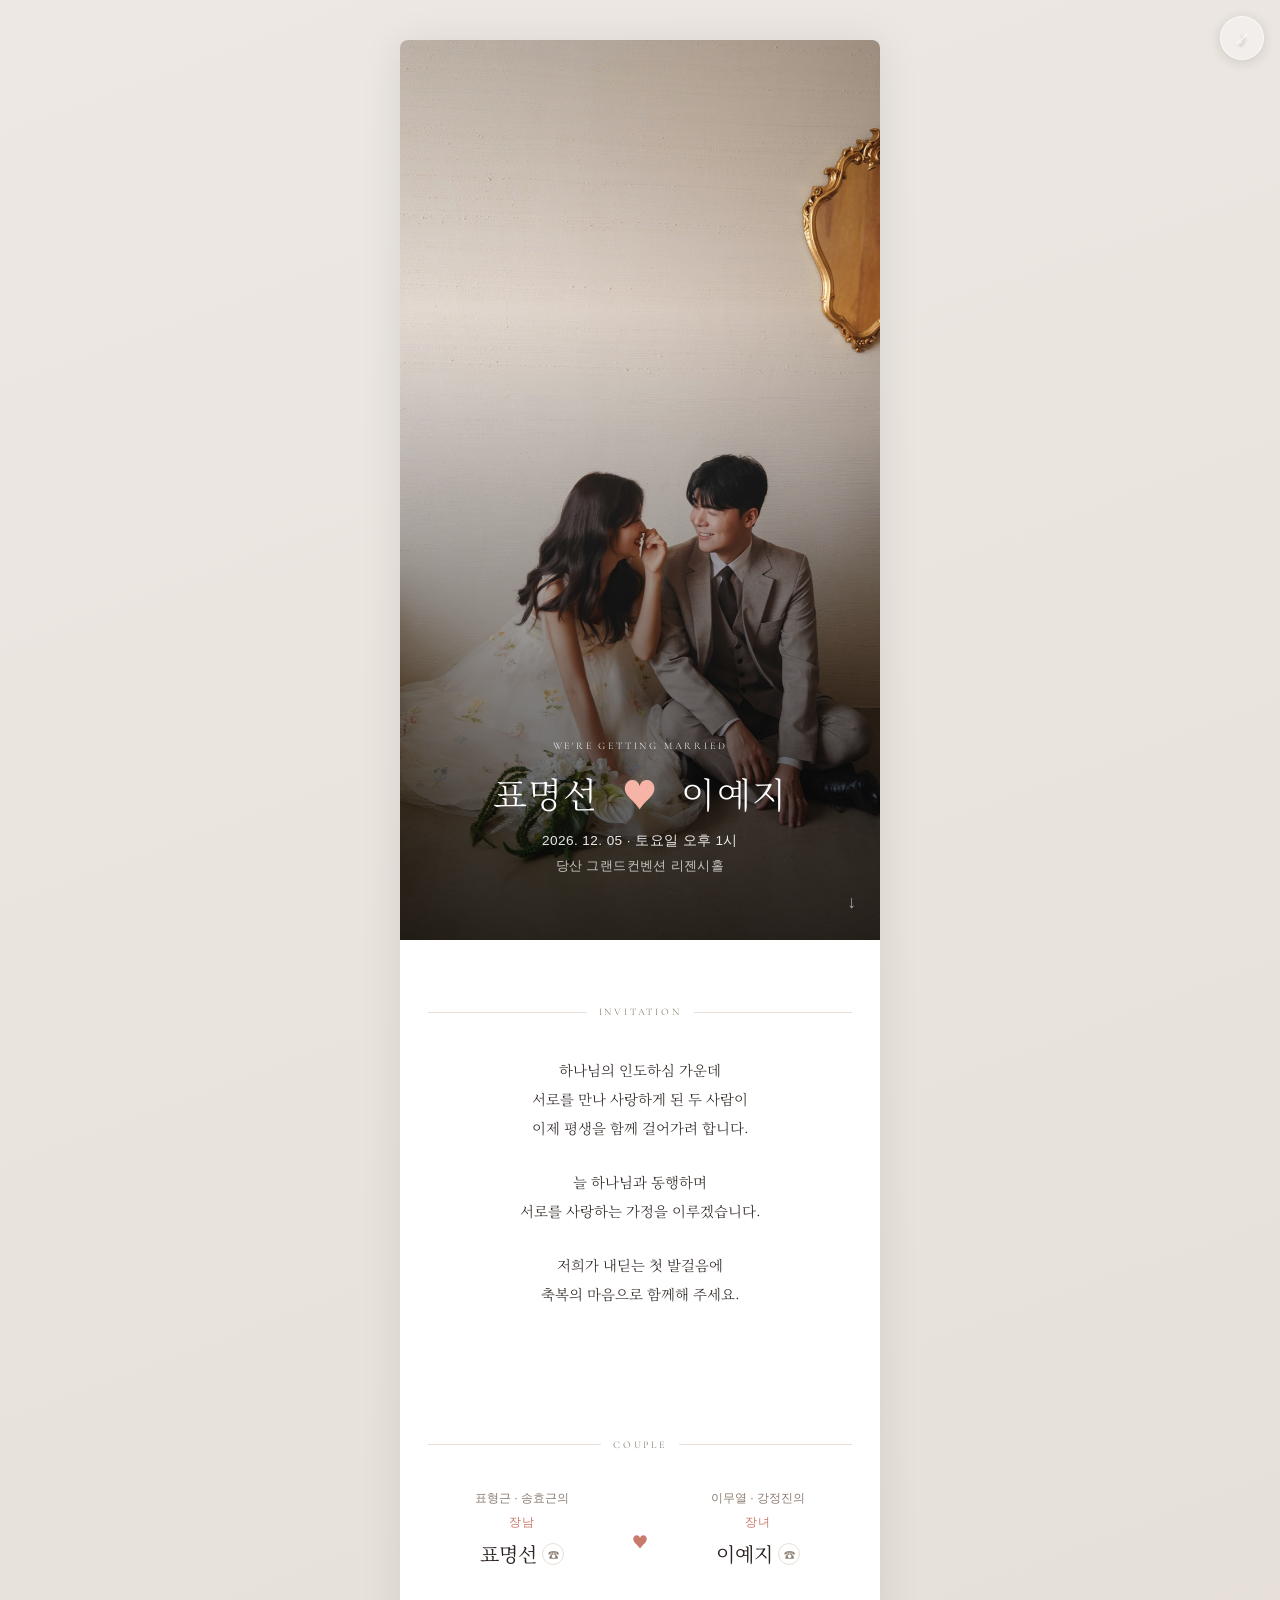
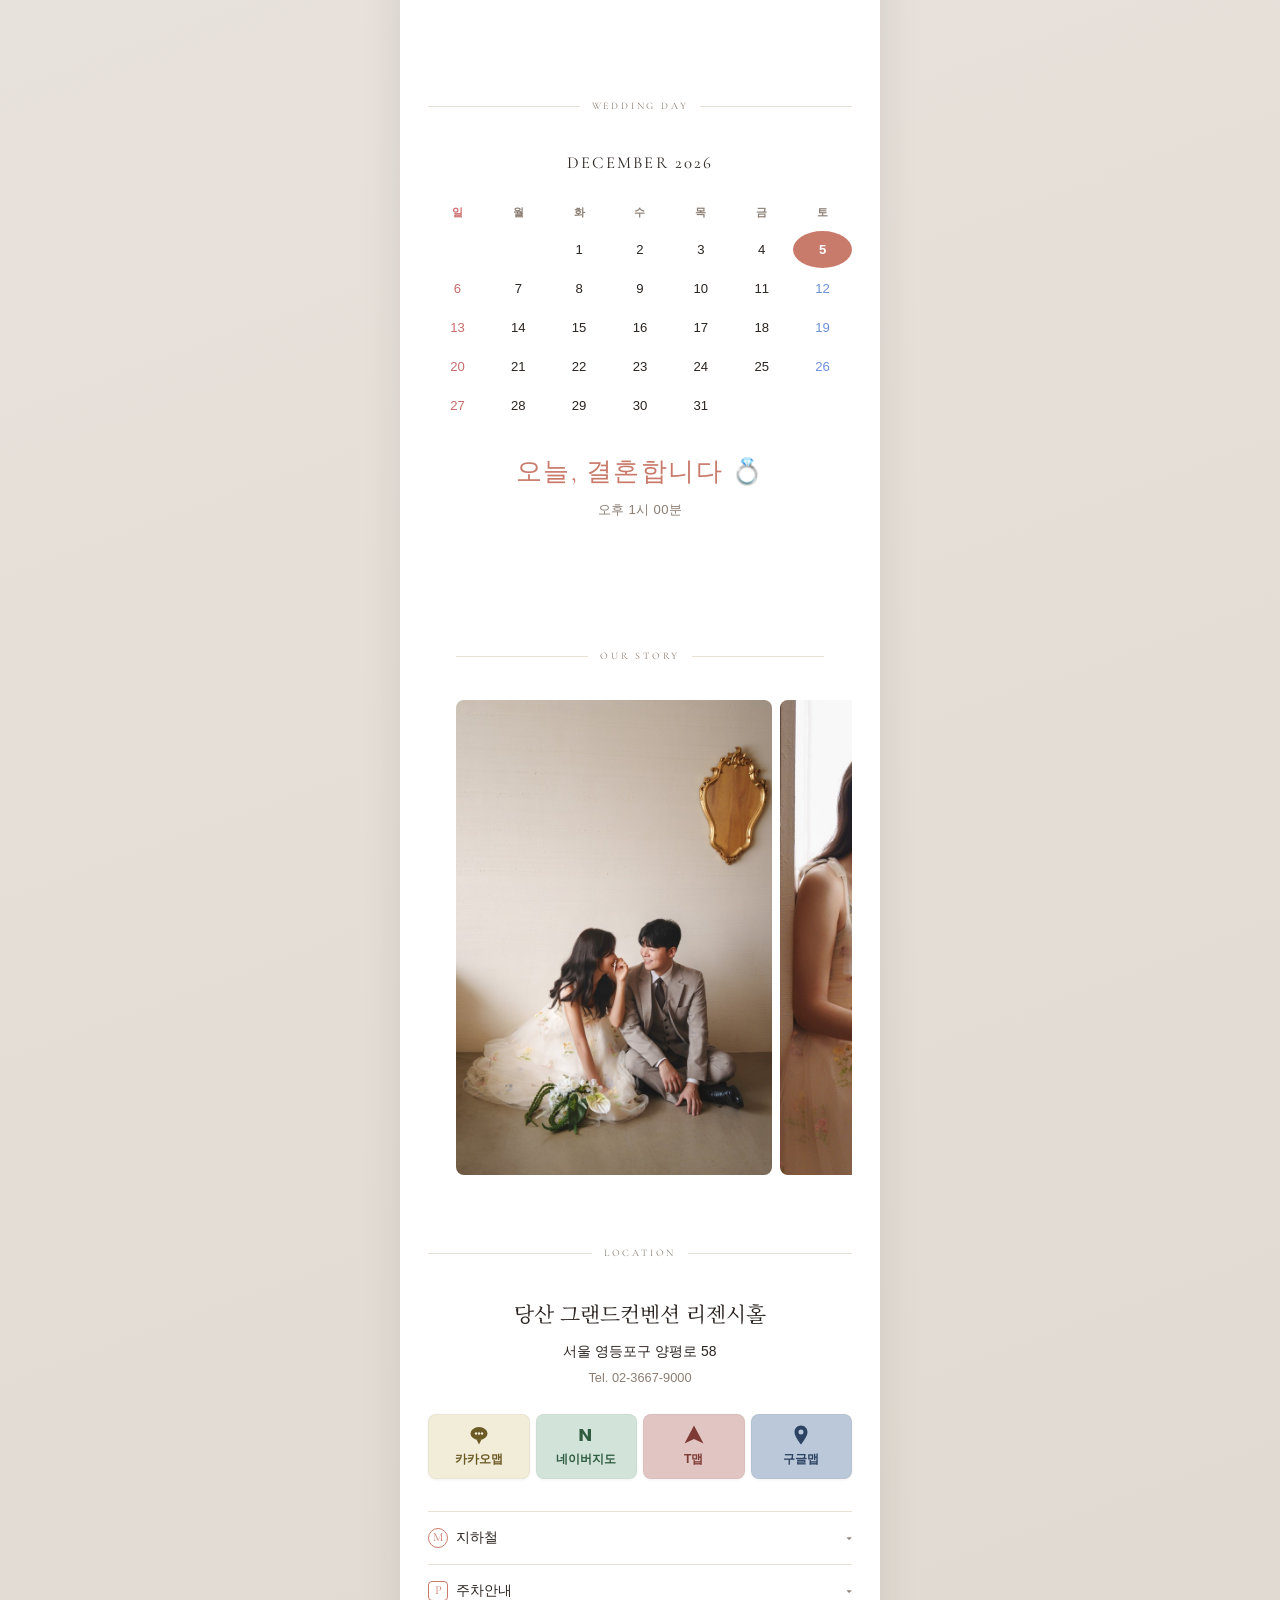
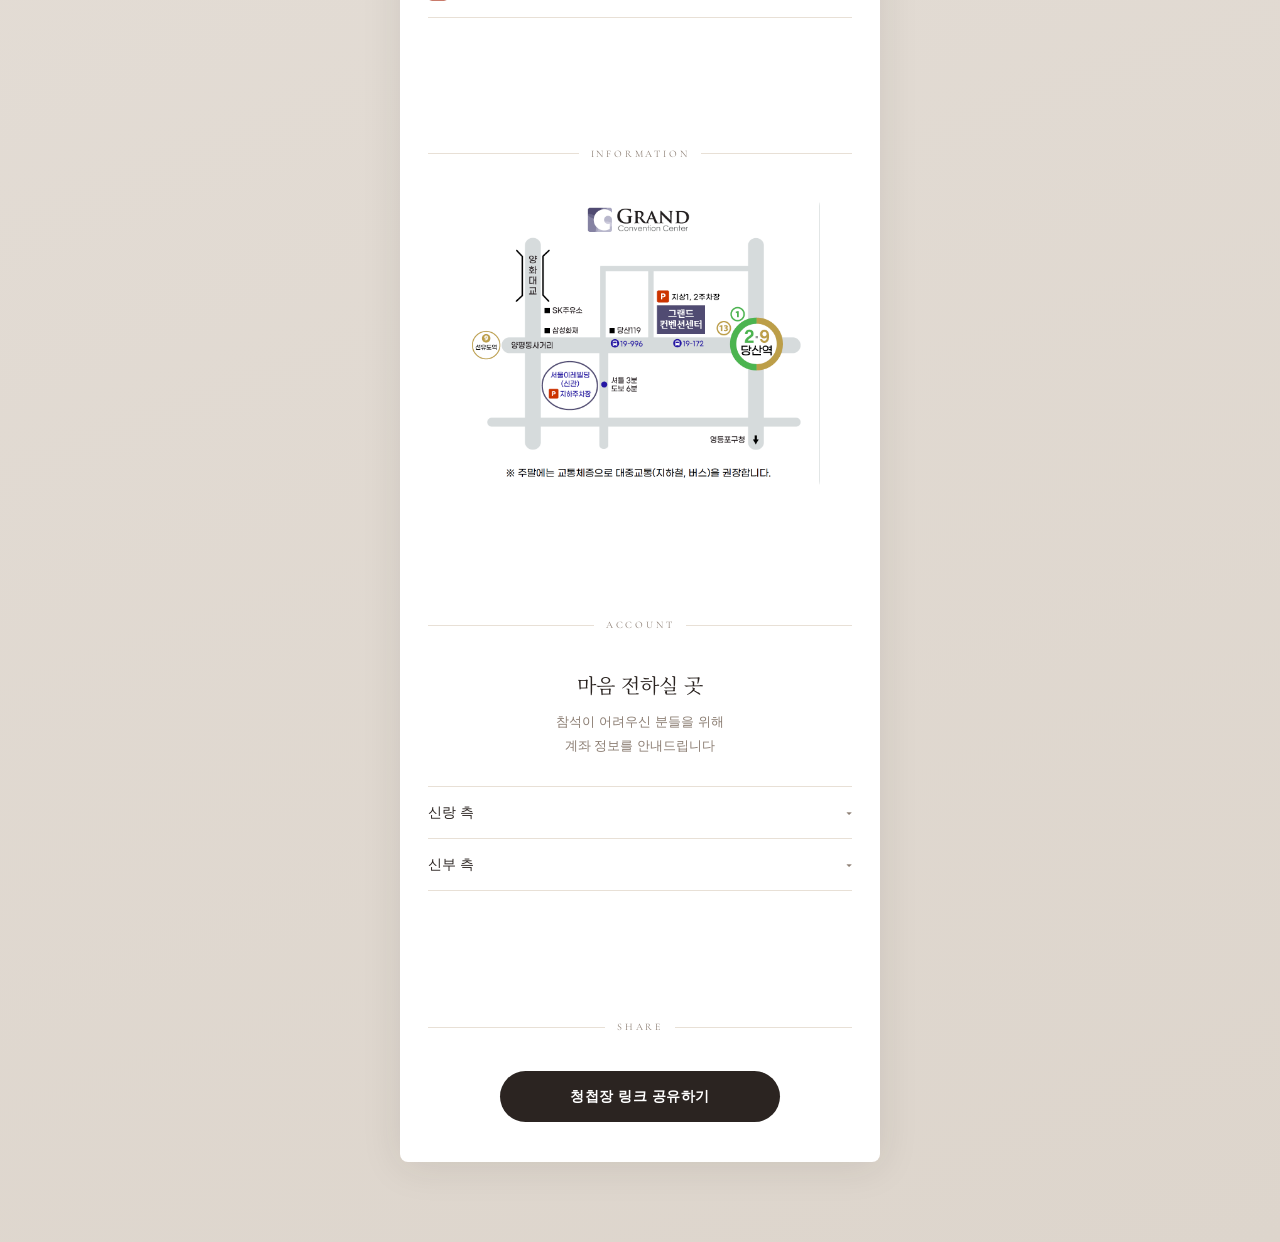
==== commit e81010ff: "LOCATION 지도 버튼 톤다운 및 아코디언 아이콘 고급화 지도 앱 버튼 4개가 원색 브랜드 컬러(#FAE300 / #03C75A / #E31837 / #4285F4)를 그대로 " ====
--- a/index.html
+++ b/index.html
@@ -176,11 +176,11 @@
         class="map-btn map-btn--kakao"
       >
         <svg class="map-btn-icon" viewBox="0 0 22 22" fill="none" xmlns="http://www.w3.org/2000/svg" aria-hidden="true">
-          <ellipse cx="11" cy="9.5" rx="8.5" ry="6.5" fill="#3A1D1D"/>
-          <circle cx="8" cy="9.5" r="1.2" fill="#FAE300"/>
-          <circle cx="11" cy="9.5" r="1.2" fill="#FAE300"/>
-          <circle cx="14" cy="9.5" r="1.2" fill="#FAE300"/>
-          <path d="M8.5 15.5 L11 20.5 L13.5 15.5Z" fill="#3A1D1D"/>
+          <ellipse cx="11" cy="9.5" rx="8.5" ry="6.5" fill="currentColor"/>
+          <circle cx="8" cy="9.5" r="1.2" fill="#F2EDD9"/>
+          <circle cx="11" cy="9.5" r="1.2" fill="#F2EDD9"/>
+          <circle cx="14" cy="9.5" r="1.2" fill="#F2EDD9"/>
+          <path d="M8.5 15.5 L11 20.5 L13.5 15.5Z" fill="currentColor"/>
         </svg>
         카카오맵
       </a>
@@ -190,7 +190,7 @@
         class="map-btn map-btn--naver"
       >
         <svg class="map-btn-icon" viewBox="0 0 22 22" fill="none" xmlns="http://www.w3.org/2000/svg" aria-hidden="true">
-          <path d="M4.5 17V5h3.2l5.1 7.8V5H16v12h-3.2L7.7 9.2V17H4.5z" fill="white"/>
+          <path d="M4.5 17V5h3.2l5.1 7.8V5H16v12h-3.2L7.7 9.2V17H4.5z" fill="currentColor"/>
         </svg>
         네이버지도
       </a>
@@ -199,7 +199,7 @@
         class="map-btn map-btn--tmap"
       >
         <svg class="map-btn-icon" viewBox="0 0 22 22" fill="none" xmlns="http://www.w3.org/2000/svg" aria-hidden="true">
-          <path d="M11 1.5 L20.5 19.5 L11 15 L1.5 19.5 Z" fill="white"/>
+          <path d="M11 1.5 L20.5 19.5 L11 15 L1.5 19.5 Z" fill="currentColor"/>
         </svg>
         T맵
       </a>
@@ -209,7 +209,7 @@
         class="map-btn map-btn--google"
       >
         <svg class="map-btn-icon" viewBox="0 0 22 22" fill="none" xmlns="http://www.w3.org/2000/svg" aria-hidden="true">
-          <path d="M11 1.5C7.41 1.5 4.5 4.41 4.5 8c0 4.87 6.5 12.5 6.5 12.5S17.5 12.87 17.5 8c0-3.59-2.91-6.5-6.5-6.5zm0 9a2.5 2.5 0 110-5 2.5 2.5 0 010 5z" fill="white"/>
+          <path d="M11 1.5C7.41 1.5 4.5 4.41 4.5 8c0 4.87 6.5 12.5 6.5 12.5S17.5 12.87 17.5 8c0-3.59-2.91-6.5-6.5-6.5zm0 9a2.5 2.5 0 110-5 2.5 2.5 0 010 5z" fill="currentColor"/>
         </svg>
         구글맵
       </a>
@@ -219,7 +219,7 @@
     <div class="transport-accordions">
       <div class="accordion">
         <button class="accordion-btn" type="button" aria-expanded="false" aria-controls="transport-subway">
-          <span class="accordion-icon" aria-hidden="true">🚇</span> 지하철
+          <span class="accordion-icon accordion-icon--subway" aria-hidden="true">M</span> 지하철
         </button>
         <div class="accordion-body" id="transport-subway" hidden>
           <p><span class="subway-badge" style="background:#00A84D;">2</span>호선 당산역 1번 출구</p>
@@ -228,7 +228,7 @@
       </div>
       <div class="accordion">
         <button class="accordion-btn" type="button" aria-expanded="false" aria-controls="transport-car">
-          <span class="accordion-icon" aria-hidden="true">🚗</span> 주차안내
+          <span class="accordion-icon accordion-icon--parking" aria-hidden="true">P</span> 주차안내
         </button>
         <div class="accordion-body" id="transport-car" hidden>
           <p class="transport-parking-label">1 주차장</p>
--- a/css/style.css
+++ b/css/style.css
@@ -655,11 +655,16 @@
   gap: 4px;
   padding: 0.6rem 0.25rem;
   border-radius: var(--radius);
+  background: var(--btn-bg);
+  color: var(--btn-fg);
+  box-shadow:
+    0 1px 3px rgba(43, 36, 33, 0.06),
+    inset 0 0 0 1px rgba(43, 36, 33, 0.04);
   font-size: 0.76rem;
   font-weight: 600;
   text-decoration: none;
   text-align: center;
-  transition: opacity 0.2s;
+  transition: transform 0.2s, box-shadow 0.2s;
   -webkit-tap-highlight-color: transparent;
 }
 
@@ -669,12 +674,18 @@
   flex-shrink: 0;
 }
 
-.map-btn:hover { opacity: 0.82; }
-
-.map-btn--kakao  { background: #FAE300; color: #3A1D1D; }
-.map-btn--naver  { background: #03C75A; color: #fff; }
-.map-btn--tmap   { background: #E31837; color: #fff; }
-.map-btn--google { background: #4285F4; color: #fff; }
+.map-btn:hover {
+  transform: translateY(-1px);
+  box-shadow:
+    0 3px 8px rgba(43, 36, 33, 0.10),
+    inset 0 0 0 1px rgba(43, 36, 33, 0.05);
+}
+
+/* 브랜드 hue 는 유지하되 채도를 낮추고, 명도를 90→86→82→79% 로 계단지게 */
+.map-btn--kakao  { --btn-bg: #F2EDD9; --btn-fg: #6B5A24; }
+.map-btn--naver  { --btn-bg: #D2E4D9; --btn-fg: #2F5B3F; }
+.map-btn--tmap   { --btn-bg: #E1C5C2; --btn-fg: #7E3B35; }
+.map-btn--google { --btn-bg: #BAC8D9; --btn-fg: #2D4362; }
 
 /* Transport accordion */
 .transport-accordions {
@@ -721,9 +732,21 @@
 }
 
 .accordion-icon {
-  font-size: 1rem;
+  display: inline-flex;
+  align-items: center;
+  justify-content: center;
+  width: 20px;
+  height: 20px;
+  border: 1px solid var(--accent);
+  color: var(--accent);
+  font-family: var(--font-display);
+  font-size: 0.78rem;
+  line-height: 1;
   flex-shrink: 0;
 }
+
+.accordion-icon--subway  { border-radius: 50%; }
+.accordion-icon--parking { border-radius: 4px; }
 
 .accordion-body {
   padding: 0 0 1.25rem;
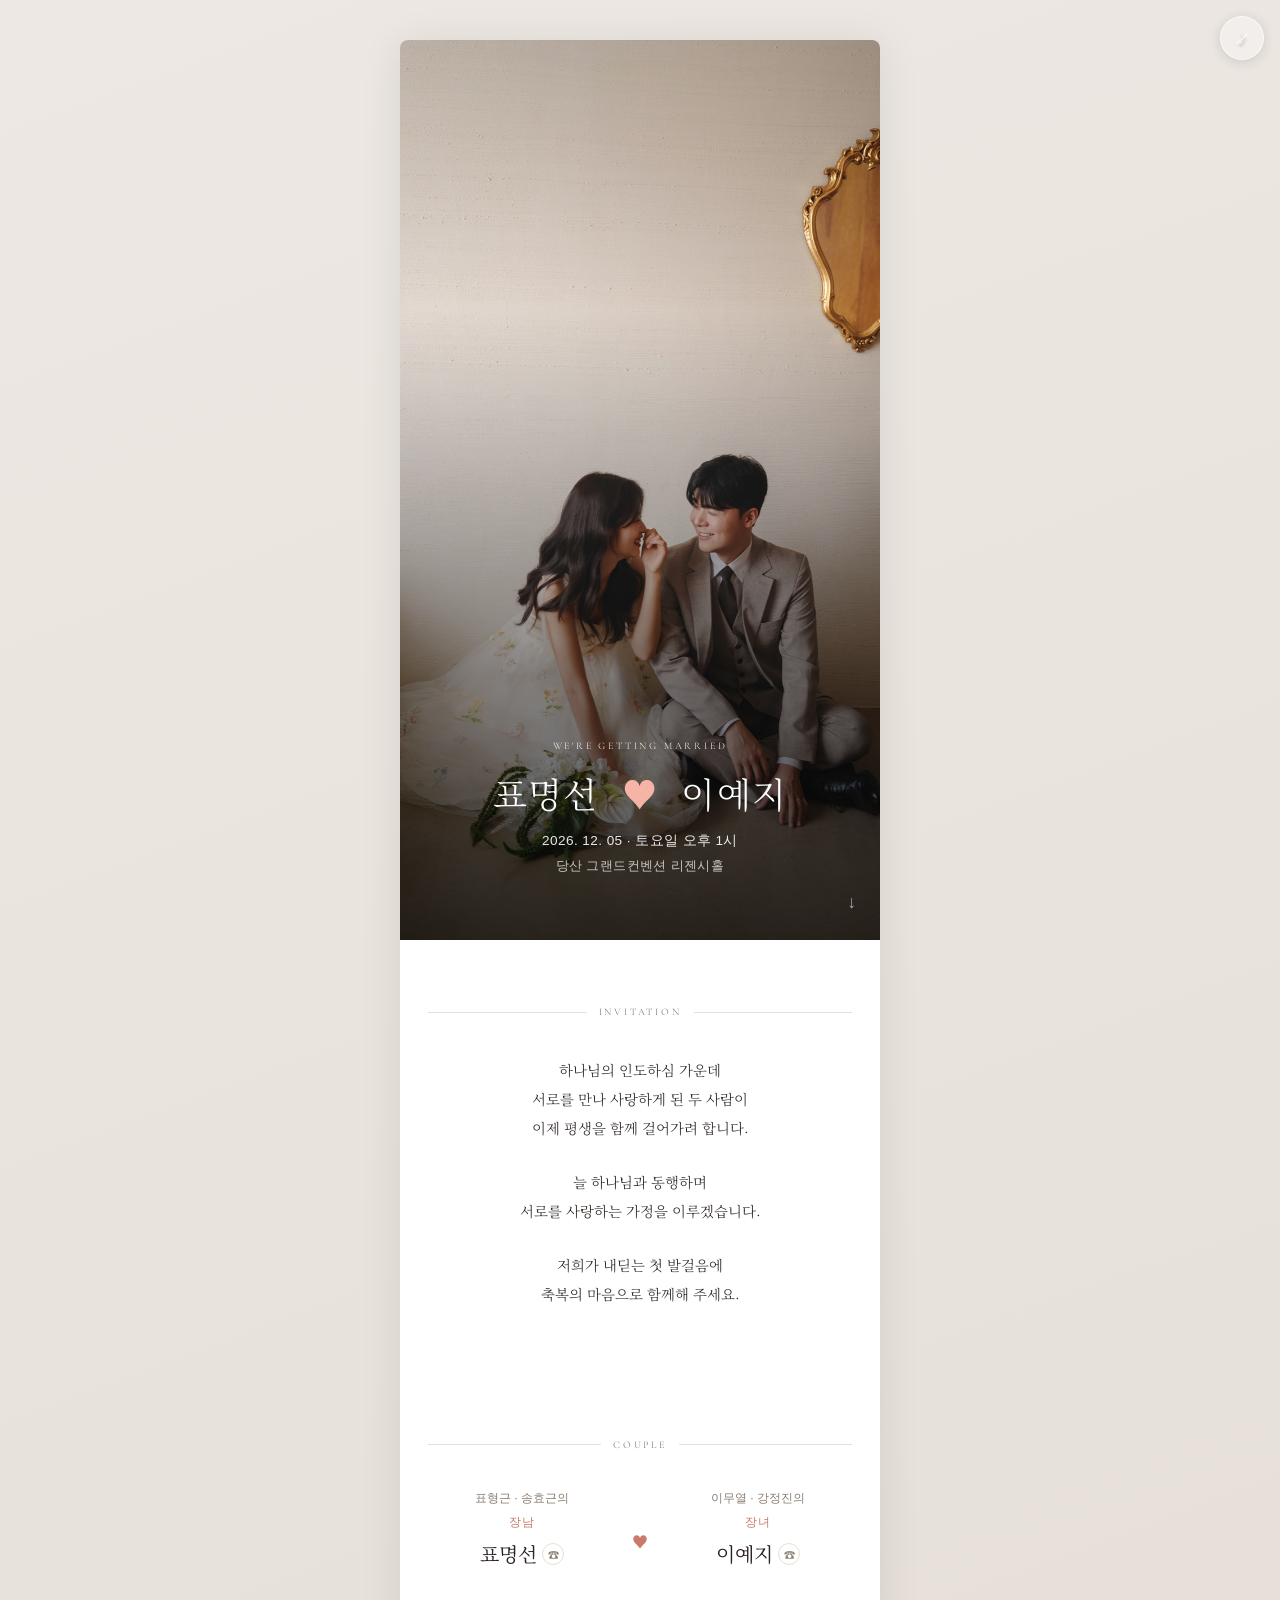
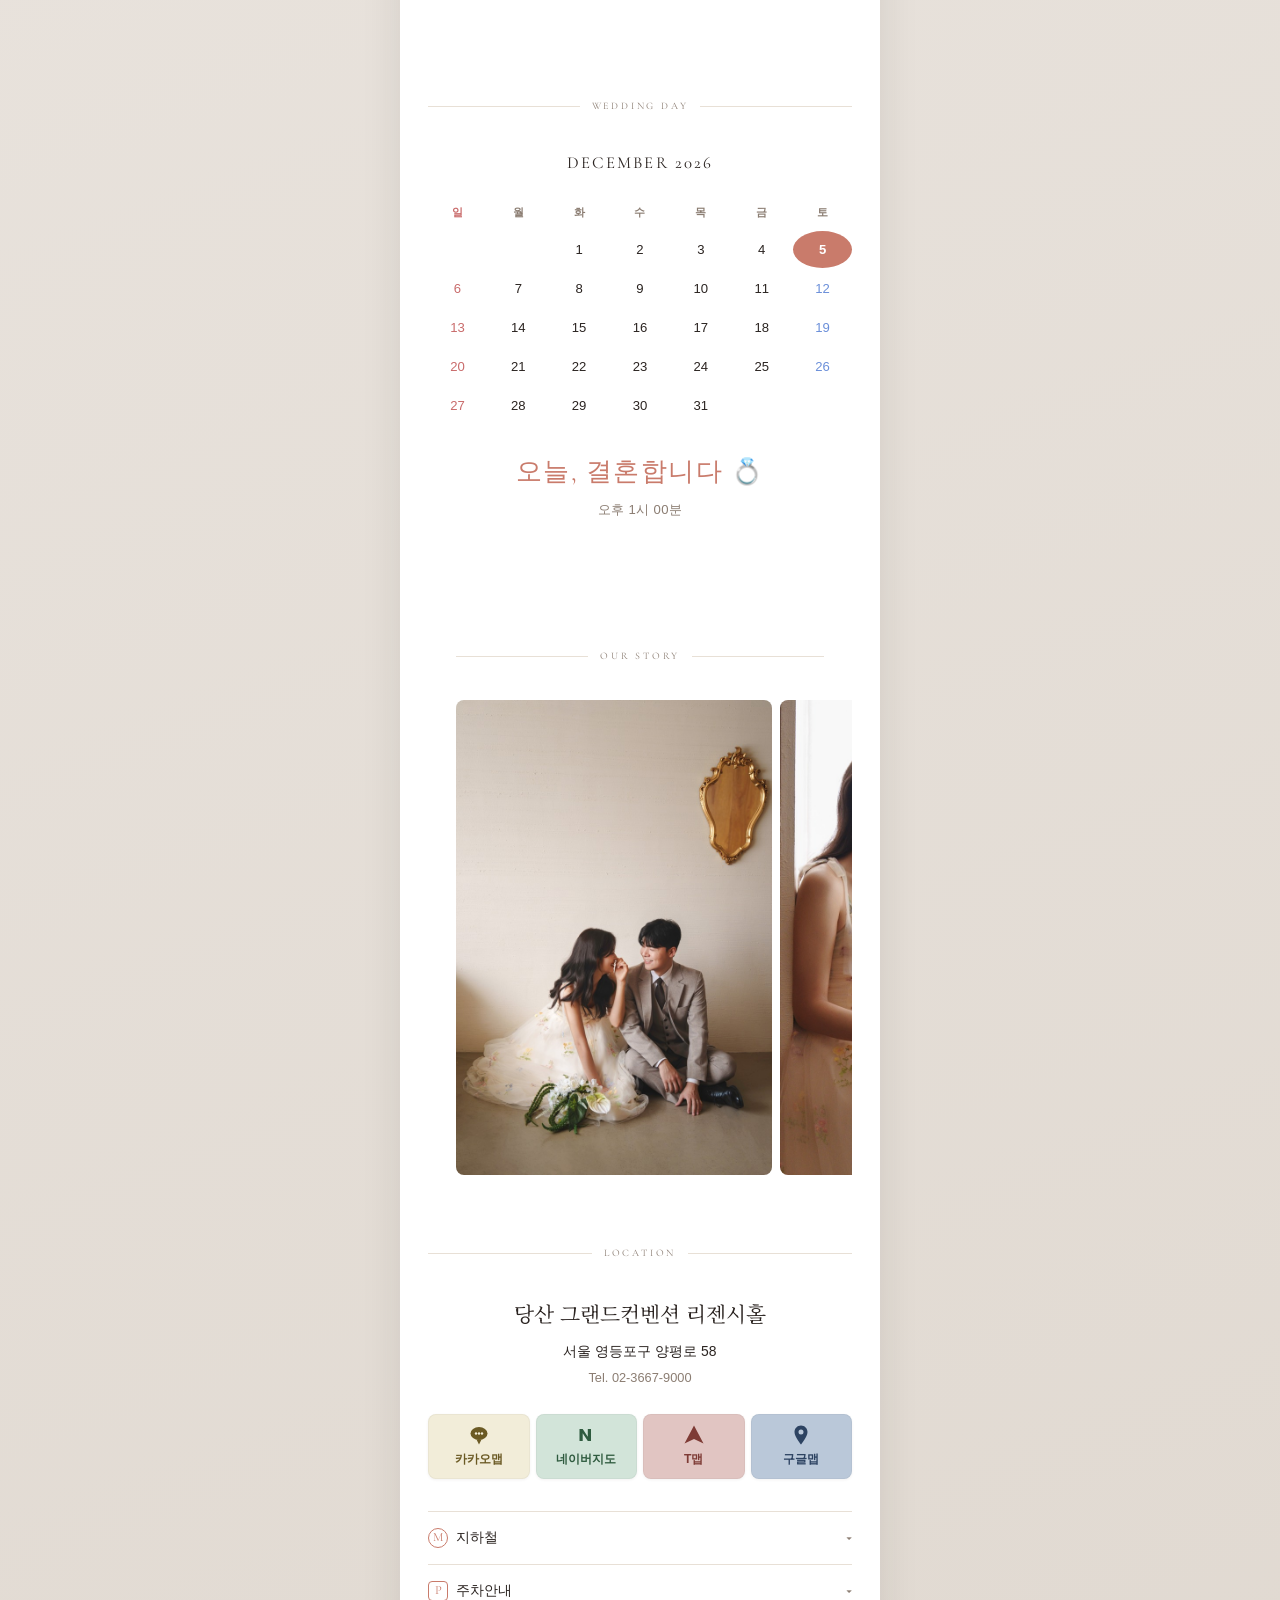
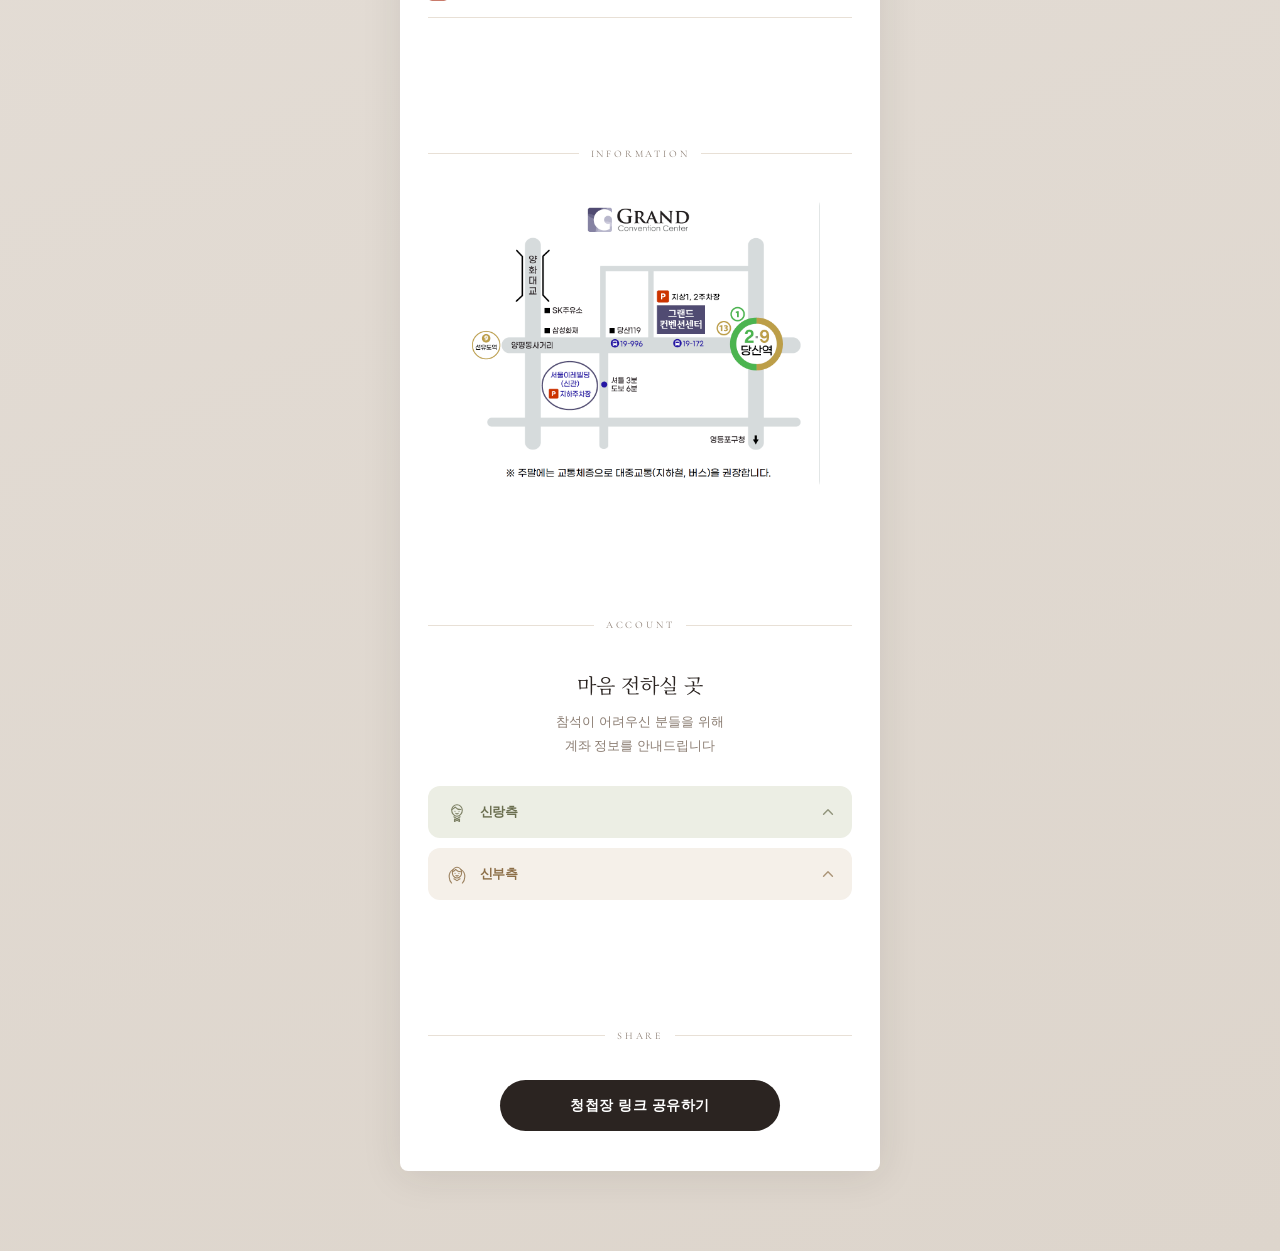
==== commit 45ff5cd4: "ACCOUNT 계좌 안내를 신랑/신부측 접히는 패널로 개편 접힌 패널을 누르면 인물 선택 → 계좌 상세로 이어지는 2단 뷰로 바뀌고, 상세에서는 헤더 꺾쇠가 뒤로가기(<)로 동작한" ====
--- a/index.html
+++ b/index.html
@@ -272,61 +272,129 @@
     <div class="account-accordions">
 
       <!-- 신랑 측 -->
-      <div class="accordion">
-        <button class="accordion-btn" type="button" aria-expanded="false" aria-controls="account-groom">
-          <span>신랑 측</span>
+      <div class="give give--groom">
+        <button class="give-head" type="button" aria-expanded="false" aria-controls="give-groom" data-label="신랑측">
+          <span class="give-icon" aria-hidden="true">
+            <svg viewBox="0 0 28 28" fill="none" stroke="currentColor" stroke-width="1.15" stroke-linecap="round" stroke-linejoin="round">
+              <path d="M8.3 12.1c0-3.3 2.6-5.9 5.7-5.9s5.7 2.6 5.7 5.9c0 3.6-2.6 6.4-5.7 6.4s-5.7-2.8-5.7-6.4Z"/>
+              <path d="M8.5 11.3c1.6-.5 2.8-1.4 3.5-2.6 1.4 1.7 3.7 2.7 6.2 2.7"/>
+              <path d="M11.8 13.1h.01M16.2 13.1h.01"/>
+              <path d="M12.7 15.5c.8.6 1.8.6 2.6 0"/>
+              <path d="M10.6 19.2 14 21.2l3.4-2"/>
+              <path d="M11.3 21.5v2.7L14 22.85Z"/>
+              <path d="M16.7 21.5v2.7L14 22.85Z"/>
+            </svg>
+          </span>
+          <span class="give-label">신랑측</span>
+          <span class="give-chevron" aria-hidden="true">
+            <svg viewBox="0 0 16 16" fill="none" stroke="currentColor" stroke-width="1.4" stroke-linecap="round" stroke-linejoin="round">
+              <path d="M3.6 10.2 8 5.8l4.4 4.4"/>
+            </svg>
+          </span>
         </button>
-        <div class="accordion-body" id="account-groom" hidden>
-          <!-- ✏️ EDIT: 신랑 측 계좌 정보 3줄 수정 (은행명, 계좌번호, 예금주) -->
-          <div class="account-card">
-            <div class="account-info">
-              <span class="account-who">신랑 아버지 표형근</span>
-              <span class="account-bank">지역농.축협</span>
-              <span class="account-number">205018-52-121951</span>
+
+        <div class="give-panel" id="give-groom">
+          <div class="give-panel-inner">
+
+            <!-- ① 인물 선택 -->
+            <div class="give-view give-view--pick">
+              <p class="give-ask">어떤 분에게 마음을 전하시고 싶으신가요?</p>
+              <div class="give-people">
+                <!-- ✏️ EDIT: 신랑 측 계좌 (data-name 예금주 / data-bank 은행 / data-account 계좌번호) -->
+                <button type="button" class="give-person" style="--i:0"
+                        data-name="표명선" data-bank="카카오뱅크" data-account="3333-09-6635420">
+                  <span>신랑</span>
+                </button>
+                <button type="button" class="give-person" style="--i:1"
+                        data-name="표형근" data-bank="지역농.축협" data-account="205018-52-121951">
+                  <span>신랑<br>아버지</span>
+                </button>
+                <button type="button" class="give-person" style="--i:2"
+                        data-name="송효근" data-bank="농협" data-account="205018-56-162771">
+                  <span>신랑<br>어머니</span>
+                </button>
+              </div>
             </div>
-            <button type="button" class="copy-btn" data-copy="205018-52-121951">복사</button>
-          </div>
-          <div class="account-card">
-            <div class="account-info">
-              <span class="account-who">신랑 어머니 송효근</span>
-              <span class="account-bank">농협</span>
-              <span class="account-number">205018-56-162771</span>
+
+            <!-- ② 계좌 상세 -->
+            <div class="give-view give-view--detail" hidden>
+              <p class="give-account" role="status" aria-live="polite">
+                <span class="give-account-name"></span>
+                <span class="give-account-sep" aria-hidden="true">·</span>
+                <span class="give-account-bank"></span>
+                <span class="give-account-number"></span>
+              </p>
+              <button type="button" class="give-copy" data-copy="">
+                <svg class="give-copy-icon" viewBox="0 0 16 16" fill="none" stroke="currentColor" stroke-width="1.3" stroke-linecap="round" stroke-linejoin="round" aria-hidden="true">
+                  <rect x="5.8" y="5.8" width="8.4" height="8.4" rx="1.8"/>
+                  <path d="M10.6 3.4V3a1.8 1.8 0 0 0-1.8-1.8H3.6A1.8 1.8 0 0 0 1.8 3v5.2A1.8 1.8 0 0 0 3.6 10h.4"/>
+                </svg>
+                계좌번호 복사
+              </button>
             </div>
-            <button type="button" class="copy-btn" data-copy="205018-56-162771">복사</button>
-          </div>
-          <div class="account-card">
-            <div class="account-info">
-              <span class="account-who">신랑 표명선</span>
-              <span class="account-bank">카카오뱅크</span>
-              <span class="account-number">3333-09-6635420</span>
-            </div>
-            <button type="button" class="copy-btn" data-copy="3333-09-6635420">복사</button>
+
           </div>
         </div>
       </div>
 
       <!-- 신부 측 -->
-      <div class="accordion">
-        <button class="accordion-btn" type="button" aria-expanded="false" aria-controls="account-bride">
-          <span>신부 측</span>
+      <div class="give give--bride">
+        <button class="give-head" type="button" aria-expanded="false" aria-controls="give-bride" data-label="신부측">
+          <span class="give-icon" aria-hidden="true">
+            <svg viewBox="0 0 28 28" fill="none" stroke="currentColor" stroke-width="1.15" stroke-linecap="round" stroke-linejoin="round">
+              <path d="M9 12.3c0-3.1 2.2-5.6 5-5.6s5 2.5 5 5.6c0 3.4-2.2 6.1-5 6.1s-5-2.7-5-6.1Z"/>
+              <path d="M9.2 11.5c1.5-.5 2.6-1.4 3.3-2.5 1.3 1.6 3.4 2.6 5.7 2.6"/>
+              <path d="M11.9 13.3h.01M16.1 13.3h.01"/>
+              <path d="M12.8 15.6c.8.6 1.7.6 2.5 0"/>
+              <path d="M9.6 9.3C6.9 10.9 5.4 14 5.6 17.3c.1 2.6 1.1 4.9 2.6 6.4"/>
+              <path d="M18.4 9.3c2.7 1.6 4.2 4.7 4 8-.1 2.6-1.1 4.9-2.6 6.4"/>
+              <path d="M10.7 19.1 14 21.1l3.3-2"/>
+            </svg>
+          </span>
+          <span class="give-label">신부측</span>
+          <span class="give-chevron" aria-hidden="true">
+            <svg viewBox="0 0 16 16" fill="none" stroke="currentColor" stroke-width="1.4" stroke-linecap="round" stroke-linejoin="round">
+              <path d="M3.6 10.2 8 5.8l4.4 4.4"/>
+            </svg>
+          </span>
         </button>
-        <div class="accordion-body" id="account-bride" hidden>
-          <!-- ✏️ EDIT: 신부 측 계좌 정보 수정 -->
-          <div class="account-card">
-            <div class="account-info">
-              <span class="account-who">신부 어머니 강정진</span>
-              <span class="account-bank">우리은행</span>
-              <span class="account-number">1002-235-623203</span>
+
+        <div class="give-panel" id="give-bride">
+          <div class="give-panel-inner">
+
+            <!-- ① 인물 선택 -->
+            <div class="give-view give-view--pick">
+              <p class="give-ask">어떤 분에게 마음을 전하시고 싶으신가요?</p>
+              <div class="give-people">
+                <!-- ✏️ EDIT: 신부 측 계좌 -->
+                <button type="button" class="give-person" style="--i:0"
+                        data-name="이예지" data-bank="우리은행" data-account="1002-257-442540">
+                  <span>신부</span>
+                </button>
+                <button type="button" class="give-person" style="--i:1"
+                        data-name="강정진" data-bank="우리은행" data-account="1002-235-623203">
+                  <span>신부<br>어머니</span>
+                </button>
+              </div>
             </div>
-            <button type="button" class="copy-btn" data-copy="1002-235-623203">복사</button>
-          </div>
-          <div class="account-card">
-            <div class="account-info">
-              <span class="account-who">신부 이예지</span>
-              <span class="account-bank">우리은행</span>
-              <span class="account-number">1002-257-442540</span>
+
+            <!-- ② 계좌 상세 -->
+            <div class="give-view give-view--detail" hidden>
+              <p class="give-account" role="status" aria-live="polite">
+                <span class="give-account-name"></span>
+                <span class="give-account-sep" aria-hidden="true">·</span>
+                <span class="give-account-bank"></span>
+                <span class="give-account-number"></span>
+              </p>
+              <button type="button" class="give-copy" data-copy="">
+                <svg class="give-copy-icon" viewBox="0 0 16 16" fill="none" stroke="currentColor" stroke-width="1.3" stroke-linecap="round" stroke-linejoin="round" aria-hidden="true">
+                  <rect x="5.8" y="5.8" width="8.4" height="8.4" rx="1.8"/>
+                  <path d="M10.6 3.4V3a1.8 1.8 0 0 0-1.8-1.8H3.6A1.8 1.8 0 0 0 1.8 3v5.2A1.8 1.8 0 0 0 3.6 10h.4"/>
+                </svg>
+                계좌번호 복사
+              </button>
             </div>
-            <button type="button" class="copy-btn" data-copy="1002-257-442540">복사</button>
+
           </div>
         </div>
       </div>
--- a/css/style.css
+++ b/css/style.css
@@ -895,65 +895,220 @@
   text-align: left;
 }
 
-.account-card {
-  display: flex;
-  align-items: center;
-  justify-content: space-between;
-  gap: 0.75rem;
-  background: var(--bg);
-  border-radius: var(--radius);
-  padding: 0.85rem 1rem;
-  margin-bottom: 0.5rem;
-}
-
-.account-card:last-child {
-  margin-bottom: 0;
-}
-
-.account-info {
-  display: flex;
-  flex-direction: column;
-  gap: 2px;
-  min-width: 0;
-}
-
-.account-who {
+/* ── 마음 전하실 곳 · 접히는 패널 ──────────────────
+   신랑/신부 측 색은 아래 커스텀 프로퍼티만 바꾸면 된다 */
+.give {
+  --give-head:   #eceee4;
+  --give-panel:  #e6e7dc;
+  --give-title:  #6a6e4f;
+  --give-dot:    #92975d;
+  --give-dot-on: #7d8250;
+  --give-line:   rgba(106, 110, 79, 0.14);
+
+  border-radius: 12px;
+  overflow: hidden;
+  background: var(--give-panel);
+  margin-bottom: 0.6rem;
+}
+
+.give:last-child { margin-bottom: 0; }
+
+.give--bride {
+  --give-head:   #f5f0e9;
+  --give-panel:  #f0eae1;
+  --give-title:  #8c6e47;
+  --give-dot:    #a7967d;
+  --give-dot-on: #8f7f67;
+  --give-line:   rgba(140, 110, 71, 0.14);
+}
+
+/* 헤더 (닫힘 상태에서 보이는 줄) */
+.give-head {
+  display: flex;
+  align-items: center;
+  gap: 0.6rem;
+  width: 100%;
+  min-height: 52px;
+  padding: 0 1rem;
+  background: var(--give-head);
+  border: none;
+  color: var(--give-title);
+  font-family: inherit;
+  font-size: 0.84rem;
+  font-weight: 600;
+  letter-spacing: -0.01em;
+  text-align: left;
+  cursor: pointer;
+  -webkit-tap-highlight-color: transparent;
+  transition: background 0.25s ease;
+}
+
+.give-head:hover { background: color-mix(in srgb, var(--give-head) 88%, #000); }
+
+.give-icon {
+  flex-shrink: 0;
+  width: 26px;
+  height: 26px;
+  opacity: 0.85;
+}
+
+.give-icon svg { display: block; width: 100%; height: 100%; }
+
+.give-label { flex: 1; min-width: 0; }
+
+.give-chevron {
+  flex-shrink: 0;
+  width: 16px;
+  height: 16px;
+  opacity: 0.7;
+  transition: transform 0.4s cubic-bezier(0.4, 0, 0.2, 1);
+}
+
+.give-chevron svg { display: block; width: 100%; height: 100%; }
+
+/* ^ (닫힘) → v (인물 선택) → < (계좌 상세 / 뒤로) */
+.give.is-open .give-chevron { transform: rotate(180deg); }
+.give.is-open.is-detail .give-chevron { transform: rotate(-90deg); }
+
+/* 높이 애니메이션 — height 는 JS 가 px 로 채운다 */
+.give-panel {
+  height: 0;
+  overflow: hidden;
+  transition: height 0.44s cubic-bezier(0.4, 0, 0.2, 1);
+}
+
+.give-panel-inner {
+  padding: 1.15rem 1rem 1.4rem;
+  border-top: 1px solid var(--give-line);
+  text-align: center;
+}
+
+/* 뷰 전환 */
+.give-view { will-change: opacity, transform; }
+.give.is-open .give-view:not([hidden]) {
+  animation: giveViewIn 0.34s cubic-bezier(0.25, 0.46, 0.45, 0.94) backwards;
+}
+.give-view.is-leaving { animation: giveViewOut 0.16s ease-in forwards; }
+
+@keyframes giveViewIn {
+  from { opacity: 0; transform: translateY(8px); }
+  to   { opacity: 1; transform: none; }
+}
+
+@keyframes giveViewOut {
+  to { opacity: 0; transform: translateY(-5px); }
+}
+
+/* ① 인물 선택 */
+.give-ask {
+  font-size: 0.82rem;
+  font-weight: 500;
+  color: #4a4a4a;
+  word-break: keep-all;
+}
+
+.give-people {
+  display: flex;
+  flex-wrap: wrap;
+  justify-content: center;
+  gap: 0.7rem;
+  margin-top: 1.05rem;
+}
+
+.give-person {
+  display: inline-flex;
+  align-items: center;
+  justify-content: center;
+  width: 76px;
+  height: 76px;
+  padding: 0;
+  border: none;
+  border-radius: 50%;
+  background: var(--give-dot);
+  color: #fff;
+  font-family: inherit;
   font-size: 0.78rem;
-  color: var(--muted);
-}
-
-.account-bank {
-  font-size: 0.74rem;
-  color: var(--muted);
-}
-
-.account-number {
+  font-weight: 700;
+  line-height: 1.3;
+  letter-spacing: -0.02em;
+  cursor: pointer;
+  -webkit-tap-highlight-color: transparent;
+  transition: background 0.2s ease, transform 0.18s ease, box-shadow 0.25s ease;
+}
+
+.give-person:hover {
+  background: var(--give-dot-on);
+  box-shadow: 0 4px 14px rgba(43, 36, 33, 0.16);
+}
+
+.give-person:active { transform: scale(0.94); }
+
+/* 원이 하나씩 톡톡 올라오는 연출 */
+.give.is-open .give-view--pick:not([hidden]) .give-person {
+  animation: givePop 0.44s cubic-bezier(0.34, 1.4, 0.5, 1) backwards;
+  animation-delay: calc(90ms + var(--i, 0) * 70ms);
+}
+
+@keyframes givePop {
+  from { opacity: 0; transform: scale(0.7) translateY(10px); }
+  60%  { opacity: 1; }
+  to   { opacity: 1; transform: none; }
+}
+
+/* ② 계좌 상세 */
+.give-account {
   font-size: 0.9rem;
   font-weight: 600;
-  letter-spacing: 0.03em;
+  color: var(--text);
+  line-height: 1.6;
+  word-break: keep-all;
+}
+
+.give-account-sep {
+  margin: 0 0.15rem;
+  color: var(--muted);
+}
+
+.give-account-number {
+  letter-spacing: 0.02em;
   white-space: nowrap;
-  overflow: hidden;
-  text-overflow: ellipsis;
-}
-
-.copy-btn {
-  flex-shrink: 0;
-  background: var(--accent-light);
-  color: var(--accent);
+}
+
+.give-copy {
+  display: inline-flex;
+  align-items: center;
+  justify-content: center;
+  gap: 0.35rem;
+  margin-top: 0.95rem;
+  padding: 0.55rem 1.1rem;
+  min-width: 150px;
   border: none;
-  border-radius: calc(var(--radius) - 2px);
-  padding: 0.4rem 0.85rem;
+  border-radius: 999px;
+  background: #fff;
+  color: var(--text);
+  font-family: inherit;
   font-size: 0.76rem;
   font-weight: 600;
+  letter-spacing: -0.01em;
   cursor: pointer;
-  transition: background 0.2s, color 0.2s;
+  box-shadow: 0 1px 3px rgba(43, 36, 33, 0.1);
   -webkit-tap-highlight-color: transparent;
-}
-
-.copy-btn:hover,
-.copy-btn:active {
-  background: var(--accent);
-  color: #fff;
+  transition: transform 0.18s ease, box-shadow 0.22s ease;
+}
+
+.give-copy:hover { box-shadow: 0 4px 12px rgba(43, 36, 33, 0.14); }
+.give-copy:active { transform: scale(0.97); }
+
+.give-copy-icon {
+  flex-shrink: 0;
+  width: 13px;
+  height: 13px;
+  opacity: 0.55;
+}
+
+@media (max-width: 359px) {
+  .give-person { width: 68px; height: 68px; font-size: 0.72rem; }
+  .give-people { gap: 0.5rem; }
 }
 
 /* ━━━━━━━━━━━━━━━━━━━━━━━━━━━━━━━━━━
@@ -1042,7 +1197,13 @@
 
   .scroll-arrow { animation: none; }
   .gallery-thumb img { transition: none; }
-  .copy-btn { transition: none; }
+  .give-person,
+  .give-copy { transition: none; }
+  .give-panel { transition: none; }
+  .give-chevron { transition: none; }
+  .give.is-open .give-view:not([hidden]),
+  .give.is-open .give-view--pick:not([hidden]) .give-person,
+  .give-view.is-leaving { animation: none; }
   .share-btn { transition: none; }
   .map-btn { transition: none; }
   .couple-tel { transition: none; }
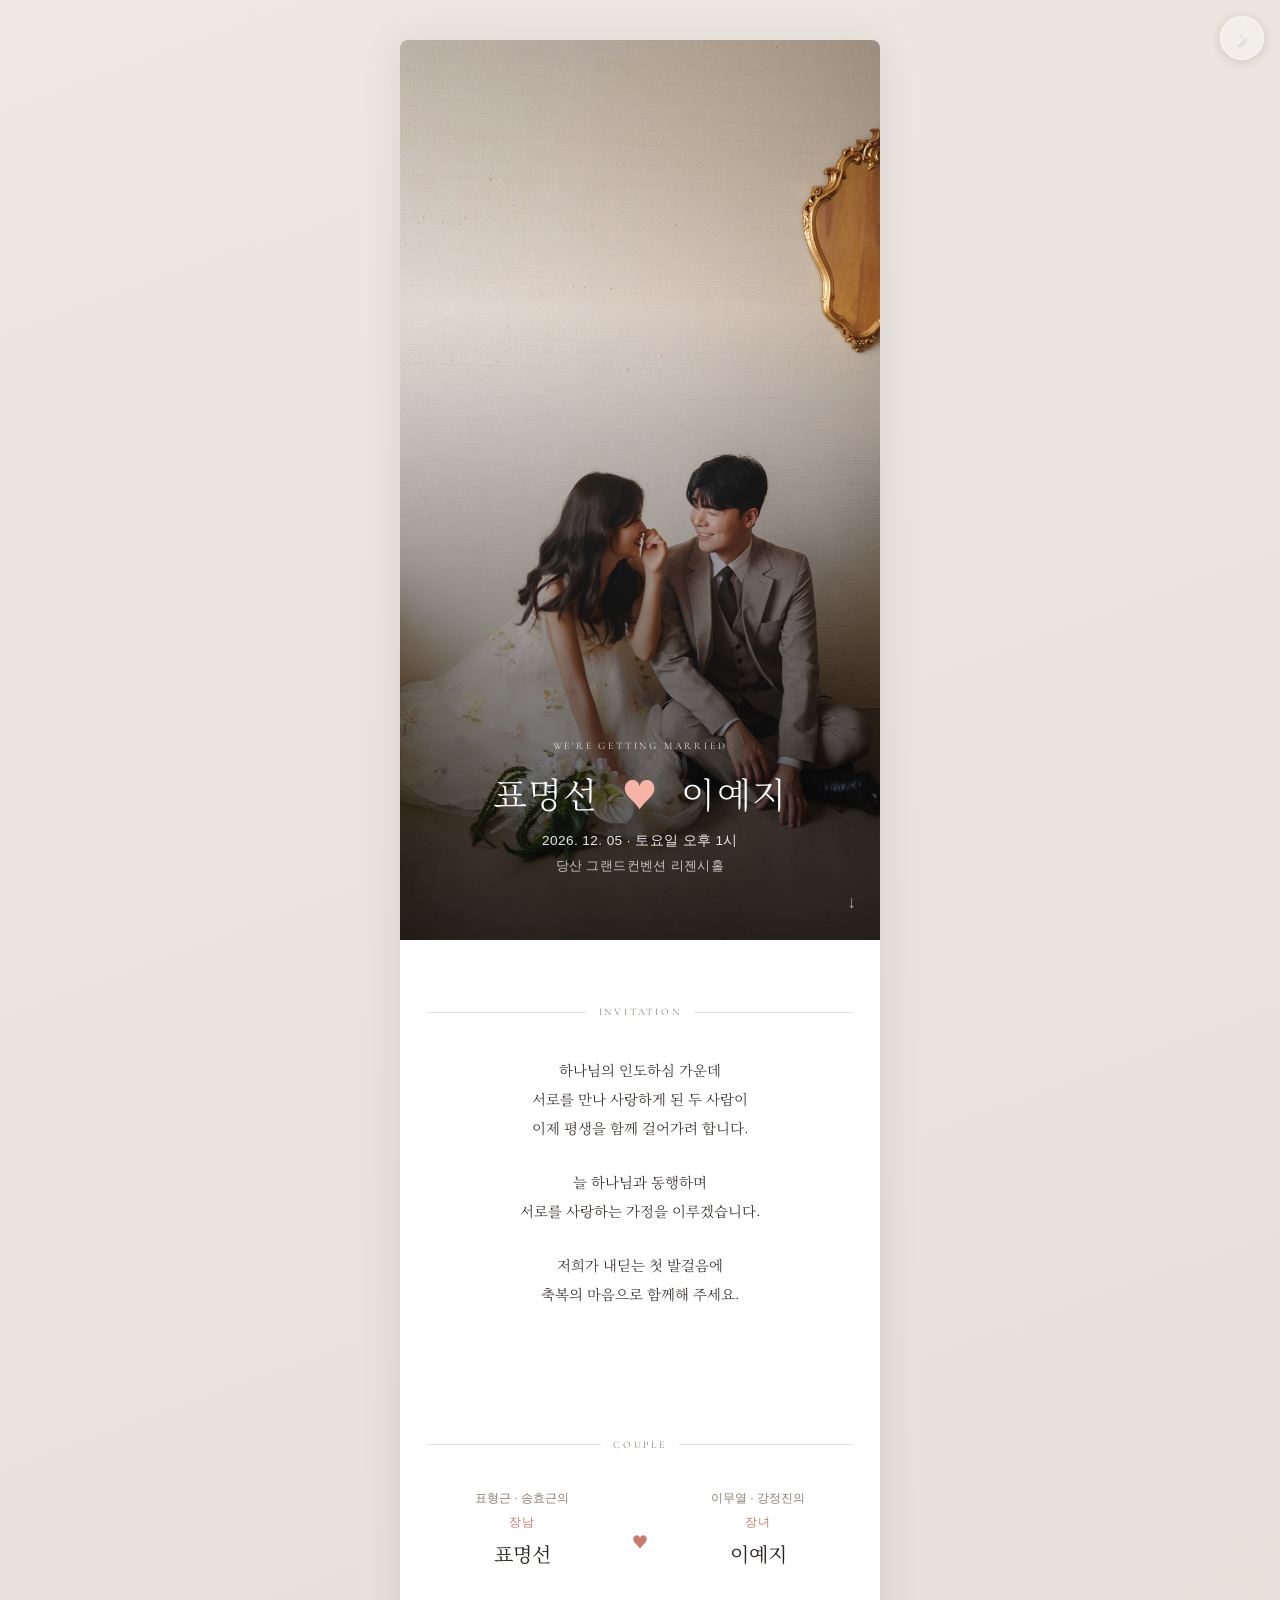
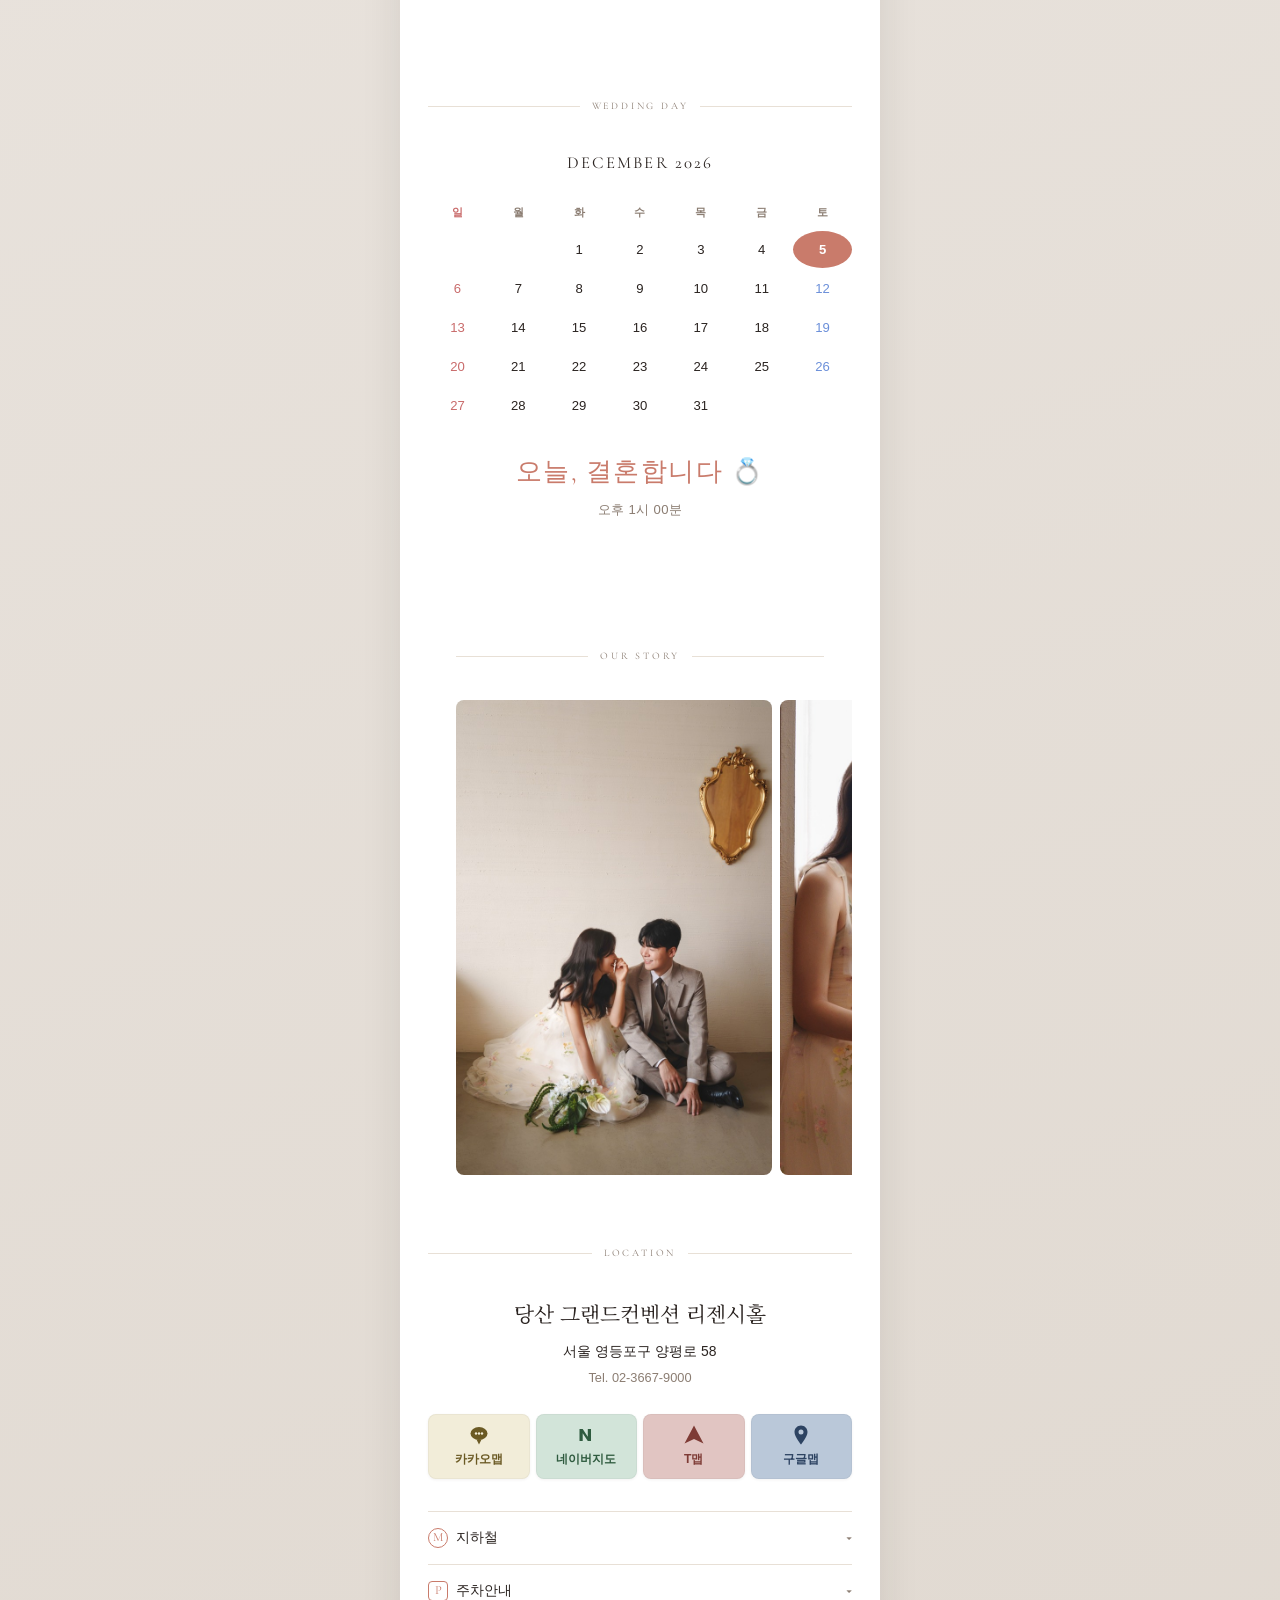
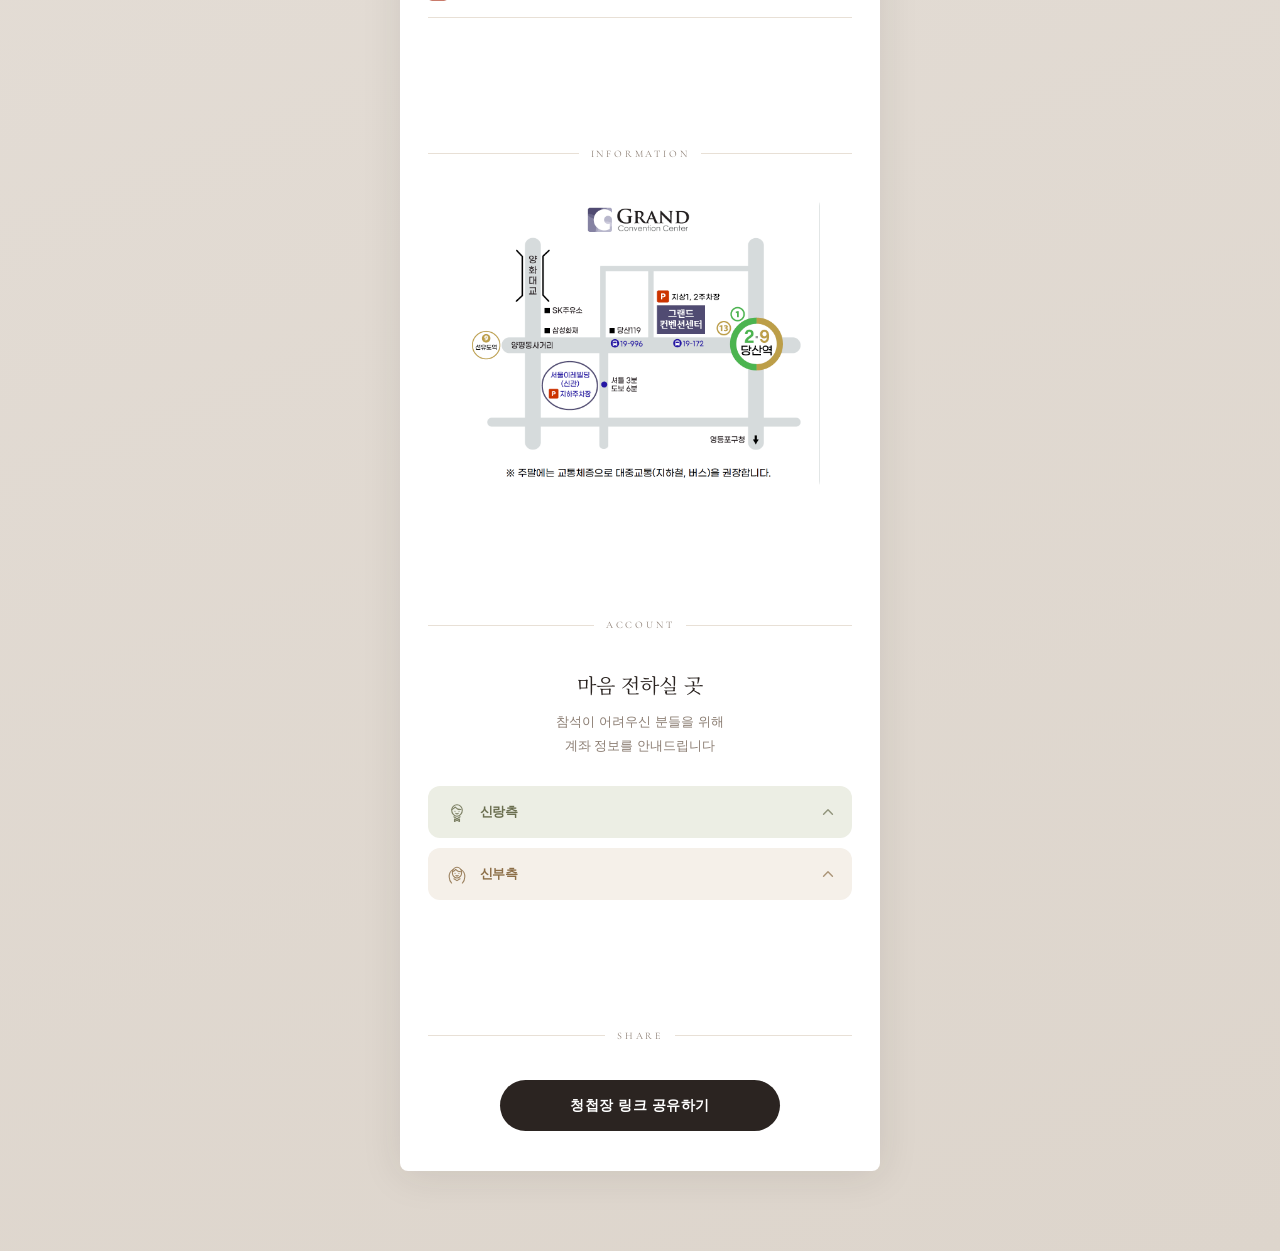
==== commit 448e8af5: "COUPLE 섹션 이름 옆 전화 아이콘 제거 번호가 플레이스홀더(010-0000-0000)로 남아 있던 신랑/신부 ☎ 링크를 삭제했다. 아이콘 간격용으로만 있던 .couple-na" ====
--- a/index.html
+++ b/index.html
@@ -93,7 +93,7 @@
 
   <!-- ━━━━━━━━━━━━━━━━━━━━━━━━━━━━
        SECTION 3 · COUPLE (신랑·신부)
-       ✏️ EDIT: 양가 이름·관계·전화번호 수정
+       ✏️ EDIT: 양가 이름·관계 수정
   ━━━━━━━━━━━━━━━━━━━━━━━━━━━━ -->
   <section class="section section--couple reveal" id="couple">
     <p class="section-eyebrow">COUPLE</p>
@@ -106,9 +106,8 @@
         <!-- ✏️ EDIT: 장남 / 차남 / 삼남 등 -->
         <p class="couple-relation">장남</p>
         <p class="couple-name">
-          <!-- ✏️ EDIT: 신랑 이름 / 전화번호 -->
+          <!-- ✏️ EDIT: 신랑 이름 -->
           표명선
-          <a href="tel:010-0000-0000" class="couple-tel" aria-label="신랑에게 전화">☎</a>
         </p>
       </div>
 
@@ -121,9 +120,8 @@
         <!-- ✏️ EDIT: 장녀 / 차녀 / 삼녀 등 -->
         <p class="couple-relation">장녀</p>
         <p class="couple-name">
-          <!-- ✏️ EDIT: 신부 이름 / 전화번호 -->
+          <!-- ✏️ EDIT: 신부 이름 -->
           이예지
-          <a href="tel:010-0000-0000" class="couple-tel" aria-label="신부에게 전화">☎</a>
         </p>
       </div>
 
@@ -221,20 +219,24 @@
         <button class="accordion-btn" type="button" aria-expanded="false" aria-controls="transport-subway">
           <span class="accordion-icon accordion-icon--subway" aria-hidden="true">M</span> 지하철
         </button>
-        <div class="accordion-body" id="transport-subway" hidden>
-          <p><span class="subway-badge" style="background:#00A84D;">2</span>호선 당산역 1번 출구</p>
-          <p><span class="subway-badge" style="background:#BDB092;">9</span>호선 당산역 13번 출구</p>
+        <div class="accordion-body" id="transport-subway">
+          <div class="accordion-body-inner">
+            <p><span class="subway-badge" style="background:#00A84D;">2</span>호선 당산역 1번 출구</p>
+            <p><span class="subway-badge" style="background:#BDB092;">9</span>호선 당산역 13번 출구</p>
+          </div>
         </div>
       </div>
       <div class="accordion">
         <button class="accordion-btn" type="button" aria-expanded="false" aria-controls="transport-car">
           <span class="accordion-icon accordion-icon--parking" aria-hidden="true">P</span> 주차안내
         </button>
-        <div class="accordion-body" id="transport-car" hidden>
-          <p class="transport-parking-label">1 주차장</p>
-          <p>네비게이션 : "그랜드컨벤션센터" 또는<br>"서울 영등포구 양평로 58 그랜드 컨벤션 센터" 입력</p>
-          <p class="transport-parking-label transport-parking-label--second">2 주차장</p>
-          <p>네비게이션 : "서울이레빌딩"(신관) 또는<br>"서울시 영등포구 선유동2로 57" 입력</p>
+        <div class="accordion-body" id="transport-car">
+          <div class="accordion-body-inner">
+            <p class="transport-parking-label">1 주차장</p>
+            <p>네비게이션 : "그랜드컨벤션센터" 또는<br>"서울 영등포구 양평로 58 그랜드 컨벤션 센터" 입력</p>
+            <p class="transport-parking-label transport-parking-label--second">2 주차장</p>
+            <p>네비게이션 : "서울이레빌딩"(신관) 또는<br>"서울시 영등포구 선유동2로 57" 입력</p>
+          </div>
         </div>
       </div>
     </div>
@@ -424,7 +426,6 @@
   hidden
 >
   <button type="button" class="lightbox-back" id="lightboxBack" aria-label="뒤로가기">← 뒤로</button>
-  <button type="button" class="lightbox-close" id="lightboxClose" aria-label="닫기">✕</button>
   <button type="button" class="lightbox-prev" id="lightboxPrev" aria-label="이전 사진">‹</button>
   <div class="lightbox-img-wrap">
     <img src="" alt="" class="lightbox-img" id="lightboxImg" decoding="async">
--- a/css/style.css
+++ b/css/style.css
@@ -263,30 +263,6 @@
   font-family: var(--font-serif);
   font-size: 1.25rem;
   font-weight: 400;
-  display: flex;
-  align-items: center;
-  justify-content: center;
-  gap: 0.35rem;
-}
-
-.couple-tel {
-  display: inline-flex;
-  align-items: center;
-  justify-content: center;
-  width: 22px;
-  height: 22px;
-  font-size: 0.7rem;
-  border: 1px solid var(--line);
-  border-radius: 50%;
-  text-decoration: none;
-  color: var(--muted);
-  flex-shrink: 0;
-  transition: border-color 0.2s, color 0.2s;
-}
-
-.couple-tel:hover {
-  border-color: var(--accent);
-  color: var(--accent);
 }
 
 .couple-divider {
@@ -532,7 +508,6 @@
   letter-spacing: 0.1em;
 }
 
-.lightbox-close,
 .lightbox-back,
 .lightbox-prev,
 .lightbox-next {
@@ -555,17 +530,10 @@
   touch-action: manipulation;
 }
 
-.lightbox-close:hover,
 .lightbox-back:hover,
 .lightbox-prev:hover,
 .lightbox-next:hover {
   opacity: 1;
-}
-
-.lightbox-close {
-  top: calc(0.75rem + env(safe-area-inset-top, 0px));
-  right: calc(0.75rem + env(safe-area-inset-right, 0px));
-  font-size: 1.2rem;
 }
 
 .lightbox-back {
@@ -723,12 +691,12 @@
   margin-left: auto;
   font-size: 0.78rem;
   color: var(--muted);
-  transition: transform 0.25s ease;
+  transition: transform 0.4s cubic-bezier(0.4, 0, 0.2, 1);
   flex-shrink: 0;
 }
 
 .accordion-btn[aria-expanded="true"]::after {
-  transform: rotate(-180deg);
+  transform: rotate(180deg);
 }
 
 .accordion-icon {
@@ -748,11 +716,22 @@
 .accordion-icon--subway  { border-radius: 50%; }
 .accordion-icon--parking { border-radius: 4px; }
 
+/* 높이 애니메이션 — height 는 JS 가 px 로 채운다 (.give-panel 과 동일) */
 .accordion-body {
+  height: 0;
+  overflow: hidden;
+  transition: height 0.44s cubic-bezier(0.4, 0, 0.2, 1);
+}
+
+.accordion-body-inner {
   padding: 0 0 1.25rem;
   font-size: 0.84rem;
   color: var(--muted);
   line-height: 1.8;
+}
+
+.accordion.is-open .accordion-body-inner {
+  animation: panelViewIn 0.34s cubic-bezier(0.25, 0.46, 0.45, 0.94) backwards;
 }
 
 .accordion-body p {
@@ -986,16 +965,17 @@
 /* 뷰 전환 */
 .give-view { will-change: opacity, transform; }
 .give.is-open .give-view:not([hidden]) {
-  animation: giveViewIn 0.34s cubic-bezier(0.25, 0.46, 0.45, 0.94) backwards;
-}
-.give-view.is-leaving { animation: giveViewOut 0.16s ease-in forwards; }
-
-@keyframes giveViewIn {
+  animation: panelViewIn 0.34s cubic-bezier(0.25, 0.46, 0.45, 0.94) backwards;
+}
+.give-view.is-leaving { animation: panelViewOut 0.16s ease-in forwards; }
+
+/* 마음 전하실 곳 패널과 교통 아코디언이 함께 쓰는 연출 */
+@keyframes panelViewIn {
   from { opacity: 0; transform: translateY(8px); }
   to   { opacity: 1; transform: none; }
 }
 
-@keyframes giveViewOut {
+@keyframes panelViewOut {
   to { opacity: 0; transform: translateY(-5px); }
 }
 
@@ -1206,9 +1186,9 @@
   .give-view.is-leaving { animation: none; }
   .share-btn { transition: none; }
   .map-btn { transition: none; }
-  .couple-tel { transition: none; }
   .accordion-btn::after { transition: none; }
-  .lightbox-close,
+  .accordion-body { transition: none; }
+  .accordion.is-open .accordion-body-inner { animation: none; }
   .lightbox-back,
   .lightbox-prev,
   .lightbox-next { transition: none; }
